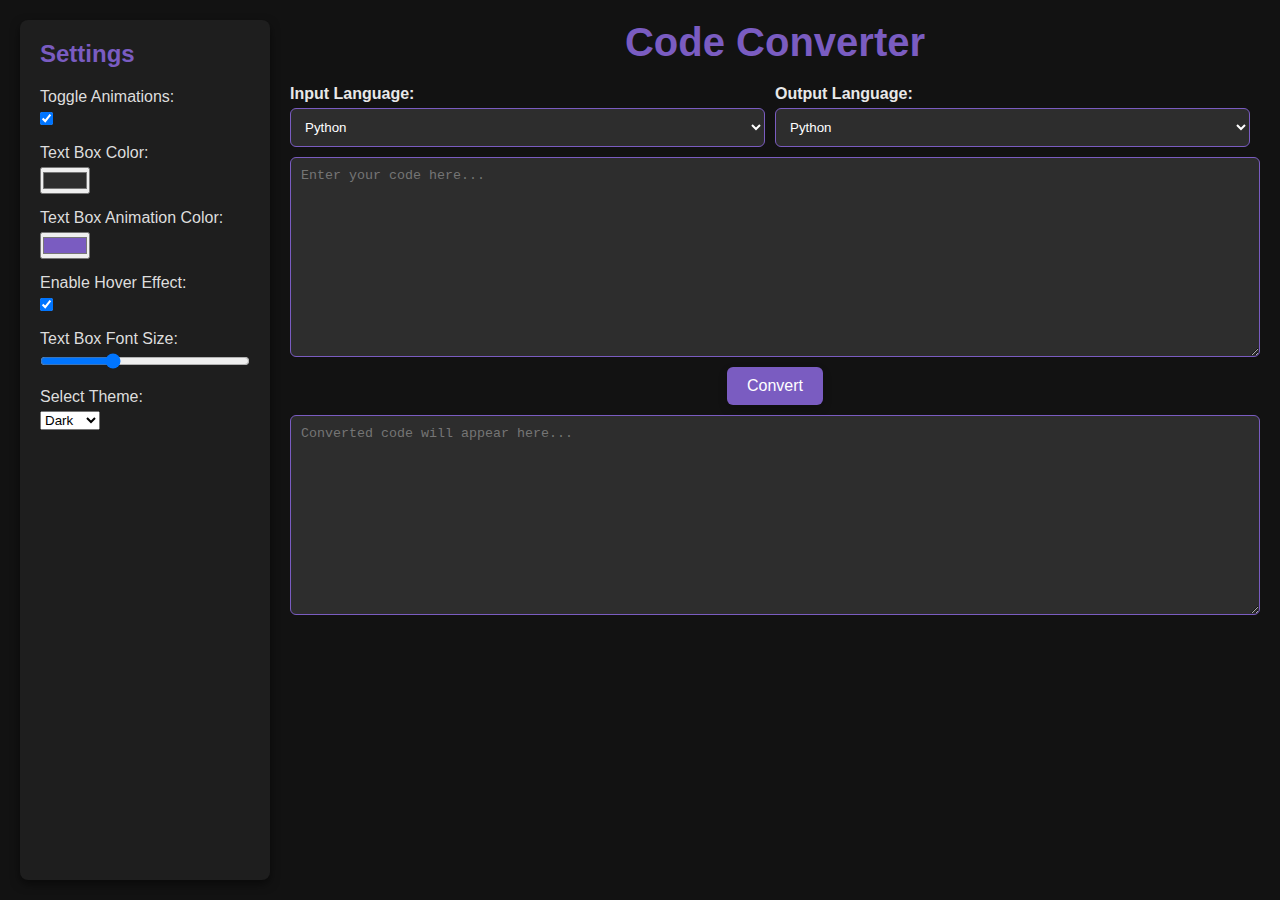
==== index.html @ 6a39e154 "Update index.html" ====
<!DOCTYPE html>
<html lang="en">
<head>
    <meta charset="UTF-8">
    <meta name="viewport" content="width=device-width, initial-scale=1.0">
    <title>Advanced Code Converter</title>
    <link rel="stylesheet" href="styles.css">
</head>
<body>
    <div class="container">
        <div class="settings-panel">
            <h2>Settings</h2>
            <div class="setting-option">
                <label for="animationToggle">Toggle Animations:</label>
                <input type="checkbox" id="animationToggle" checked>
            </div>
            <div class="setting-option">
                <label for="textboxColor">Text Box Color:</label>
                <input type="color" id="textboxColor" value="#2d2d2d">
            </div>
            <div class="setting-option">
                <label for="textboxBorderColor">Text Box Animation Color:</label>
                <input type="color" id="textboxBorderColor" value="#7a5cc1">
            </div>
            <div class="setting-option">
                <label for="textboxHoverEffect">Enable Hover Effect:</label>
                <input type="checkbox" id="textboxHoverEffect" checked>
            </div>
            <div class="setting-option">
                <label for="fontSize">Text Box Font Size:</label>
                <input type="range" id="fontSize" min="12" max="24" value="16">
            </div>
            <div class="setting-option">
                <label for="themeSelect">Select Theme:</label>
                <select id="themeSelect">
                    <option value="dark">Dark</option>
                    <option value="light">Light</option>
                    <option value="blue">Blue</option>
                    <option value="green">Green</option>
                </select>
            </div>
        </div>
        
        <div class="main-content">
            <h1>Code Converter</h1>
            <div class="converter">
                <div class="language-selection">
                    <div class="input-group">
                        <label for="inputLang" class="label">Input Language:</label>
                        <select id="inputLang" class="language-select">
                            <option value="python">Python</option>
                            <option value="javascript">JavaScript</option>
                            <option value="html">HTML</option>
                            <option value="lua">Lua</option>
                            <option value="java">Java</option>
                            <option value="csharp">C#</option>
                            <option value="ruby">Ruby</option>
                            <option value="go">Go</option>
                            <option value="swift">Swift</option>
                            <option value="binary">Binary</option>
                        </select>
                    </div>
                    <div class="input-group">
                        <label for="outputLang" class="label">Output Language:</label>
                        <select id="outputLang" class="language-select">
                            <option value="python">Python</option>
                            <option value="javascript">JavaScript</option>
                            <option value="html">HTML</option>
                            <option value="lua">Lua</option>
                            <option value="java">Java</option>
                            <option value="csharp">C#</option>
                            <option value="ruby">Ruby</option>
                            <option value="go">Go</option>
                            <option value="swift">Swift</option>
                            <option value="binary">Binary</option>
                        </select>
                    </div>
                </div>
                <textarea id="inputCode" placeholder="Enter your code here..." class="code-input"></textarea>
                <div class="convert-section">
                    <button id="convertBtn" class="convert-button">Convert</button>
                </div>
                <textarea id="outputCode" placeholder="Converted code will appear here..." class="code-output" readonly></textarea>
            </div>
        </div>
        <div id="loading" class="loading hidden">Converting...</div>
    </div>

    <script src="script.js"></script>
</body>
</html>
---- styles.css ----
* {
    box-sizing: border-box;
    margin: 0;
    padding: 0;
}

body {
    font-family: 'Arial', sans-serif;
    background-color: #121212;
    color: #fff;
    display: flex;
    height: 100vh;
    overflow: hidden;
}

.container {
    display: flex;
    flex-grow: 1;
    padding: 20px;
}

.settings-panel {
    width: 250px;
    background-color: #1e1e1e;
    padding: 20px;
    border-radius: 8px;
    box-shadow: 0 4px 10px rgba(0, 0, 0, 0.5);
}

.settings-panel h2 {
    color: #7a5cc1;
    margin-bottom: 20px;
}

.setting-option {
    margin-bottom: 15px;
}

.setting-option label {
    display: block;
    margin-bottom: 5px;
    color: #ddd;
}

#fontSize {
    width: 100%;
}

.main-content {
    flex-grow: 1;
    margin-left: 20px;
}

h1 {
    text-align: center;
    margin-bottom: 20px;
    color: #7a5cc1;
    font-size: 2.5em;
}

.converter {
    display: flex;
    flex-direction: column;
    position: relative;
}

.language-selection {
    display: flex;
    justify-content: space-between;
    margin-bottom: 10px;
}

.input-group {
    flex: 1;
    margin-right: 10px;
}

.label {
    display: block;
    margin-bottom: 5px;
    font-weight: bold;
    color: #e8e8e8;
}

.language-select {
    width: 100%;
    padding: 10px;
    border: 1px solid #7a5cc1;
    border-radius: 6px;
    background-color: #2d2d2d;
    color: #fff;
    transition: border-color 0.3s, background-color 0.3s;
}

.language-select:focus {
    border-color: #9a7de0;
    outline: none;
}

.code-input,
.code-output {
    width: 100%;
    height: 200px;
    padding: 10px;
    border: 1px solid #7a5cc1;
    border-radius: 6px;
    margin-bottom: 10px;
    font-family: 'Courier New', monospace;
    background-color: #2d2d2d;
    color: #fff;
    transition: border-color 0.3s, background-color 0.3s;
}

.code-input:hover,
.code-output:hover {
    border-color: #9a7de0;
    outline: none;
    box-shadow: 0 0 10px #7a5cc1;
}

.convert-section {
    display: flex;
    justify-content: center;
    margin-bottom: 10px;
    animation: slideIn 0.5s ease-in;
}

.convert-button {
    padding: 10px 20px;
    border: none;
    border-radius: 6px;
    background-color: #7a5cc1;
    color: white;
    font-size: 16px;
    cursor: pointer;
    transition: background-color 0.3s, transform 0.2s, box-shadow 0.2s;
    box-shadow: 0 4px 10px rgba(0, 0, 0, 0.2);
}

.convert-button:hover {
    background-color: #6a4db1;
    transform: translateY(-2px);
}

.loading {
    text-align: center;
    font-size: 18px;
    margin-top: 20px;
}

.hidden {
    display: none;
}

@keyframes slideIn {
    from {
        transform: translateY(-20px);
        opacity: 0;
    }
    to {
        transform: translateY(0);
        opacity: 1;
    }
}

@keyframes pulse {
    0% {
        box-shadow: 0 0 10px #7a5cc1;
    }
    50% {
        box-shadow: 0 0 20px #9a7de0;
    }
    100% {
        box-shadow: 0 0 10px #7a5cc1;
    }
}
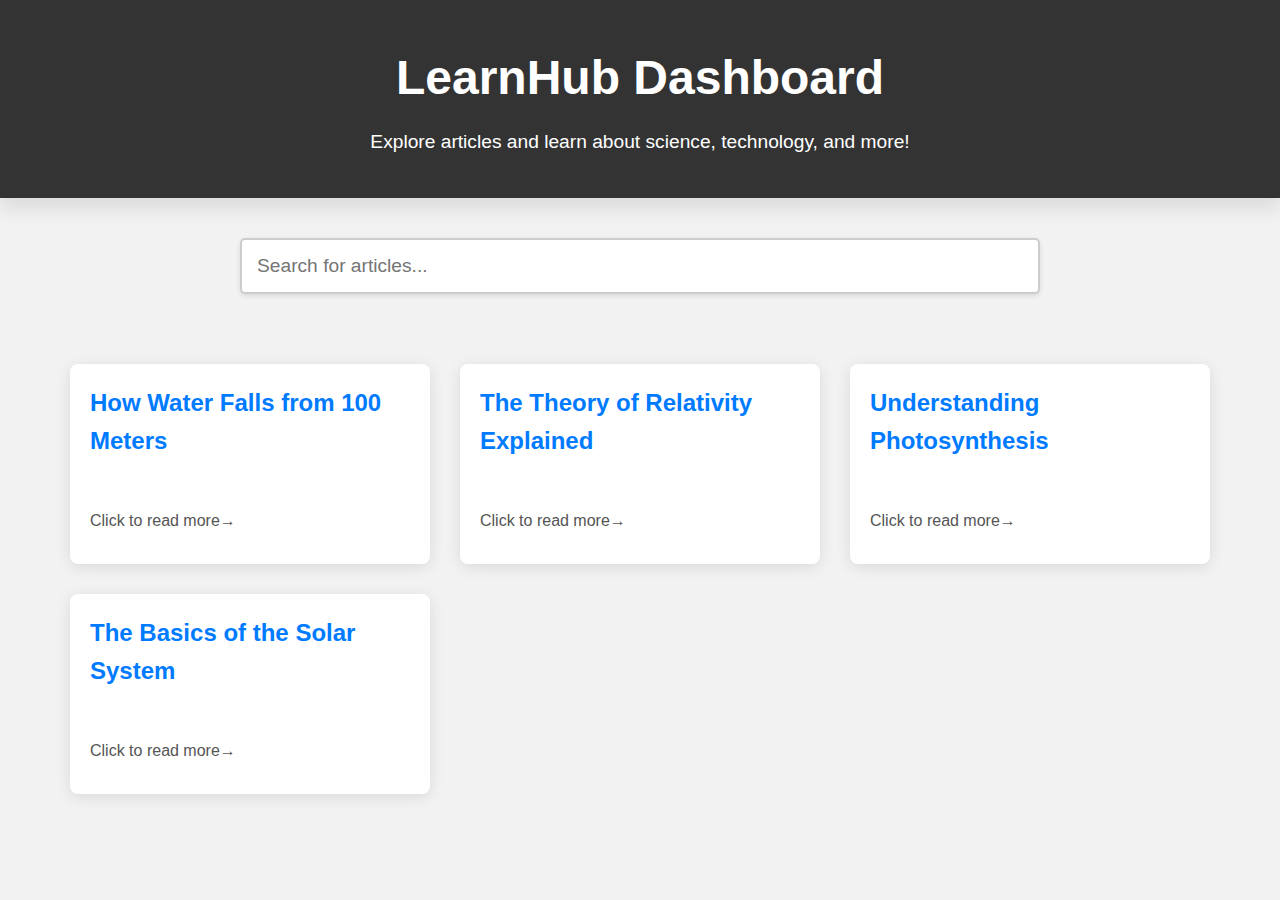
==== commit 5cc7927f: "Update index.html" ====
--- a/index.html
+++ b/index.html
@@ -3,89 +3,235 @@
 <head>
     <meta charset="UTF-8">
     <meta name="viewport" content="width=device-width, initial-scale=1.0">
-    <title>Advanced Code Converter</title>
-    <link rel="stylesheet" href="styles.css">
+    <title>LearnHub | Science & Education Dashboard</title>
+    <style>
+        /* General Reset */
+        * {
+            margin: 0;
+            padding: 0;
+            box-sizing: border-box;
+        }
+
+        body {
+            font-family: 'Arial', sans-serif;
+            background-color: #f2f2f2;
+            color: #333;
+            line-height: 1.6;
+            transition: all 0.3s ease;
+            margin: 0;
+            padding: 0;
+        }
+
+        /* Header */
+        header {
+            background-color: #333;
+            color: white;
+            padding: 40px 20px;
+            text-align: center;
+            box-shadow: 0 10px 20px rgba(0, 0, 0, 0.1);
+            position: sticky;
+            top: 0;
+            z-index: 1000;
+        }
+
+        header h1 {
+            font-size: 3rem;
+        }
+
+        header p {
+            font-size: 1.2rem;
+            margin-top: 10px;
+        }
+
+        /* Search Section */
+        .search-section {
+            margin: 20px;
+            text-align: center;
+            max-width: 1200px;
+            margin: 40px auto;
+        }
+
+        #searchInput {
+            padding: 15px;
+            font-size: 1.2rem;
+            width: 80%;
+            max-width: 800px;
+            border: 2px solid #ccc;
+            border-radius: 5px;
+            outline: none;
+            box-shadow: 0 2px 5px rgba(0, 0, 0, 0.1);
+            transition: border-color 0.3s ease;
+        }
+
+        #searchInput:focus {
+            border-color: #007BFF;
+        }
+
+        /* Article List */
+        .article-list {
+            display: grid;
+            grid-template-columns: repeat(auto-fill, minmax(320px, 1fr));
+            gap: 30px;
+            padding: 30px;
+            max-width: 1200px;
+            margin: 0 auto;
+        }
+
+        .article-item {
+            background-color: #fff;
+            padding: 20px;
+            border-radius: 8px;
+            box-shadow: 0 3px 15px rgba(0, 0, 0, 0.1);
+            cursor: pointer;
+            transition: transform 0.3s ease, box-shadow 0.3s ease;
+            height: 200px;
+            display: flex;
+            flex-direction: column;
+            justify-content: space-between;
+        }
+
+        .article-item:hover {
+            transform: translateY(-5px);
+            box-shadow: 0 5px 20px rgba(0, 0, 0, 0.2);
+        }
+
+        .article-item h3 {
+            color: #007BFF;
+            font-size: 1.5rem;
+            margin-bottom: 10px;
+            flex-grow: 1;
+        }
+
+        .article-item p {
+            color: #555;
+            font-size: 1rem;
+            margin-bottom: 10px;
+        }
+
+        .article-item p:after {
+            content: "→";
+            font-weight: bold;
+        }
+
+        /* Article View */
+        .article-view {
+            display: none;
+            padding: 30px;
+            max-width: 1200px;
+            margin: 40px auto;
+            background-color: #fff;
+            border-radius: 8px;
+            box-shadow: 0 3px 10px rgba(0, 0, 0, 0.1);
+        }
+
+        #articleTitle {
+            font-size: 3rem;
+            color: #007BFF;
+            margin-bottom: 20px;
+        }
+
+        #articleContent {
+            font-size: 1.1rem;
+            color: #555;
+            line-height: 1.7;
+            margin-bottom: 30px;
+            white-space: pre-wrap; /* Ensure text formatting is preserved */
+        }
+
+        button {
+            padding: 10px 20px;
+            background-color: #007BFF;
+            color: white;
+            border: none;
+            cursor: pointer;
+            border-radius: 5px;
+            font-size: 1rem;
+            transition: background-color 0.3s ease;
+        }
+
+        button:hover {
+            background-color: #0056b3;
+        }
+
+        /* Footer Removed */
+    </style>
 </head>
 <body>
-    <div class="container">
-        <div class="settings-panel">
-            <h2>Settings</h2>
-            <div class="setting-option">
-                <label for="animationToggle">Toggle Animations:</label>
-                <input type="checkbox" id="animationToggle" checked>
-            </div>
-            <div class="setting-option">
-                <label for="textboxColor">Text Box Color:</label>
-                <input type="color" id="textboxColor" value="#2d2d2d">
-            </div>
-            <div class="setting-option">
-                <label for="textboxBorderColor">Text Box Animation Color:</label>
-                <input type="color" id="textboxBorderColor" value="#7a5cc1">
-            </div>
-            <div class="setting-option">
-                <label for="textboxHoverEffect">Enable Hover Effect:</label>
-                <input type="checkbox" id="textboxHoverEffect" checked>
-            </div>
-            <div class="setting-option">
-                <label for="fontSize">Text Box Font Size:</label>
-                <input type="range" id="fontSize" min="12" max="24" value="16">
-            </div>
-            <div class="setting-option">
-                <label for="themeSelect">Select Theme:</label>
-                <select id="themeSelect">
-                    <option value="dark">Dark</option>
-                    <option value="light">Light</option>
-                    <option value="blue">Blue</option>
-                    <option value="green">Green</option>
-                </select>
-            </div>
-        </div>
-        
-        <div class="main-content">
-            <h1>Code Converter</h1>
-            <div class="converter">
-                <div class="language-selection">
-                    <div class="input-group">
-                        <label for="inputLang" class="label">Input Language:</label>
-                        <select id="inputLang" class="language-select">
-                            <option value="python">Python</option>
-                            <option value="javascript">JavaScript</option>
-                            <option value="html">HTML</option>
-                            <option value="lua">Lua</option>
-                            <option value="java">Java</option>
-                            <option value="csharp">C#</option>
-                            <option value="ruby">Ruby</option>
-                            <option value="go">Go</option>
-                            <option value="swift">Swift</option>
-                            <option value="binary">Binary</option>
-                        </select>
-                    </div>
-                    <div class="input-group">
-                        <label for="outputLang" class="label">Output Language:</label>
-                        <select id="outputLang" class="language-select">
-                            <option value="python">Python</option>
-                            <option value="javascript">JavaScript</option>
-                            <option value="html">HTML</option>
-                            <option value="lua">Lua</option>
-                            <option value="java">Java</option>
-                            <option value="csharp">C#</option>
-                            <option value="ruby">Ruby</option>
-                            <option value="go">Go</option>
-                            <option value="swift">Swift</option>
-                            <option value="binary">Binary</option>
-                        </select>
-                    </div>
-                </div>
-                <textarea id="inputCode" placeholder="Enter your code here..." class="code-input"></textarea>
-                <div class="convert-section">
-                    <button id="convertBtn" class="convert-button">Convert</button>
-                </div>
-                <textarea id="outputCode" placeholder="Converted code will appear here..." class="code-output" readonly></textarea>
-            </div>
-        </div>
-        <div id="loading" class="loading hidden">Converting...</div>
-    </div>
-
-    <script src="script.js"></script>
+
+    <header>
+        <h1>LearnHub Dashboard</h1>
+        <p>Explore articles and learn about science, technology, and more!</p>
+    </header>
+
+    <main>
+        <section class="search-section">
+            <input type="text" id="searchInput" placeholder="Search for articles..." onkeyup="searchArticles()">
+        </section>
+
+        <section class="article-list" id="articleList">
+            <!-- Articles will appear here -->
+        </section>
+
+        <section class="article-view" id="articleView">
+            <h2 id="articleTitle"></h2>
+            <p id="articleContent"></p>
+            <button onclick="goBack()">Go Back to Dashboard</button>
+        </section>
+    </main>
+
+    <script>
+        // Sample Data: 150 Articles (example entries)
+        const articles = [
+            {title: "How Water Falls from 100 Meters", content: "Water falls with a certain speed due to gravity. When falling from a height of 100 meters, the speed increases until it hits the ground. This is influenced by air resistance. The formula for calculating the speed of a falling object is: speed = sqrt(2 * g * h), where 'g' is the acceleration due to gravity and 'h' is the height from which it falls.", tags: ['physics', 'gravity', 'science']},
+            {title: "The Theory of Relativity Explained", content: "Albert Einstein's theory of relativity is a fundamental theory in physics. It describes the relationship between space and time, and how gravity affects them. The theory introduced the concept that time and space are not separate entities but instead are intertwined in what is known as spacetime.", tags: ['physics', 'theory', 'relativity']},
+            {title: "Understanding Photosynthesis", content: "Photosynthesis is the process by which plants convert light energy into chemical energy. This is crucial for the survival of life on Earth. Plants absorb sunlight through chlorophyll, which they use to convert carbon dioxide and water into glucose and oxygen.", tags: ['biology', 'plants', 'energy']},
+            {title: "The Basics of the Solar System", content: "Our solar system consists of the Sun and eight planets, along with moons and other celestial bodies. Learn about the size and characteristics of each planet. The largest planet, Jupiter, has a mass 318 times that of Earth, while the smallest, Mercury, is only slightly larger than the Moon.", tags: ['astronomy', 'solar system', 'planets']},
+            // More articles go here...
+        ];
+
+        // Function to display articles
+        function displayArticles(filteredArticles) {
+            const articleList = document.getElementById('articleList');
+            articleList.innerHTML = '';  // Clear existing articles
+
+            filteredArticles.forEach(article => {
+                const articleElement = document.createElement('div');
+                articleElement.classList.add('article-item');
+                articleElement.innerHTML = `<h3>${article.title}</h3><p>Click to read more</p>`;
+                articleElement.onclick = () => viewArticle(article);
+                articleList.appendChild(articleElement);
+            });
+        }
+
+        // Function to search articles
+        function searchArticles() {
+            const searchQuery = document.getElementById('searchInput').value.toLowerCase();
+            const filteredArticles = articles.filter(article => 
+                article.title.toLowerCase().includes(searchQuery) || 
+                article.content.toLowerCase().includes(searchQuery) || 
+                article.tags.some(tag => tag.toLowerCase().includes(searchQuery))
+            );
+            displayArticles(filteredArticles);
+        }
+
+        // Function to view an article
+        function viewArticle(article) {
+            const articleView = document.getElementById('articleView');
+            document.getElementById('articleTitle').innerText = article.title;
+            document.getElementById('articleContent').innerText = article.content;
+            articleView.style.display = 'block';
+            document.getElementById('articleList').style.display = 'none';
+        }
+
+        // Function to go back to the dashboard
+        function goBack() {
+            document.getElementById('articleView').style.display = 'none';
+            document.getElementById('articleList').style.display = 'grid';
+        }
+
+        // Initial Display of All Articles
+        displayArticles(articles);
+    </script>
+
 </body>
 </html>
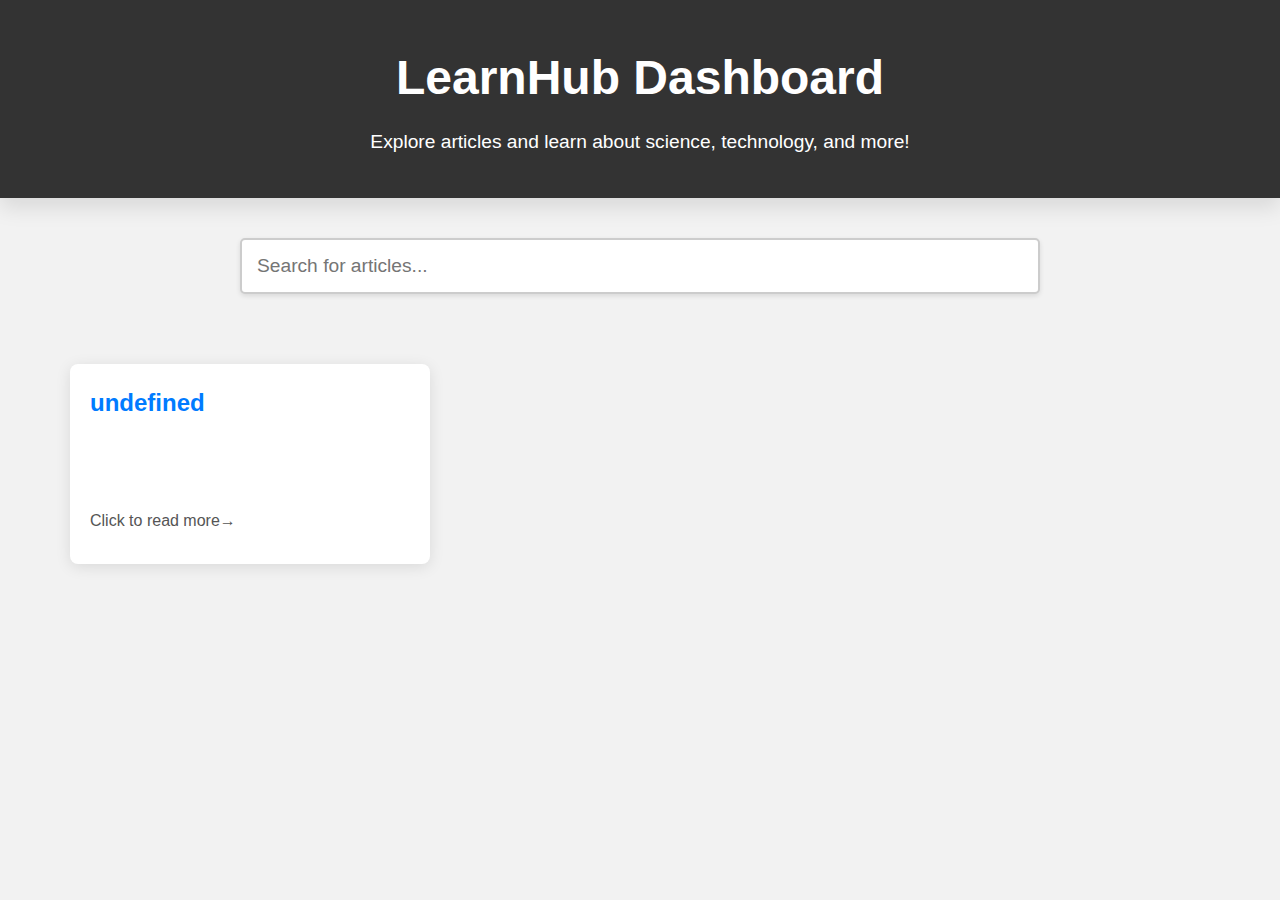
==== commit b08fe7ff: "Update index.html" ====
--- a/index.html
+++ b/index.html
@@ -182,11 +182,59 @@
     <script>
         // Sample Data: 150 Articles (example entries)
         const articles = [
-            {title: "How Water Falls from 100 Meters", content: "Water falls with a certain speed due to gravity. When falling from a height of 100 meters, the speed increases until it hits the ground. This is influenced by air resistance. The formula for calculating the speed of a falling object is: speed = sqrt(2 * g * h), where 'g' is the acceleration due to gravity and 'h' is the height from which it falls.", tags: ['physics', 'gravity', 'science']},
-            {title: "The Theory of Relativity Explained", content: "Albert Einstein's theory of relativity is a fundamental theory in physics. It describes the relationship between space and time, and how gravity affects them. The theory introduced the concept that time and space are not separate entities but instead are intertwined in what is known as spacetime.", tags: ['physics', 'theory', 'relativity']},
-            {title: "Understanding Photosynthesis", content: "Photosynthesis is the process by which plants convert light energy into chemical energy. This is crucial for the survival of life on Earth. Plants absorb sunlight through chlorophyll, which they use to convert carbon dioxide and water into glucose and oxygen.", tags: ['biology', 'plants', 'energy']},
-            {title: "The Basics of the Solar System", content: "Our solar system consists of the Sun and eight planets, along with moons and other celestial bodies. Learn about the size and characteristics of each planet. The largest planet, Jupiter, has a mass 318 times that of Earth, while the smallest, Mercury, is only slightly larger than the Moon.", tags: ['astronomy', 'solar system', 'planets']},
-            // More articles go here...
+           [
+    {
+        "title": "How Water Falls from 100 Meters",
+        "content": "Water falls with a certain speed due to gravity. When falling from a height of 100 meters, the speed increases until it hits the ground. This is influenced by air resistance. The formula for calculating the speed of a falling object is: speed = sqrt(2 * g * h), where 'g' is the acceleration due to gravity and 'h' is the height from which it falls.",
+        "tags": ["physics", "gravity", "science"]
+    },
+    {
+        "title": "The Theory of Relativity Explained",
+        "content": "Albert Einstein's theory of relativity is a fundamental theory in physics. It describes the relationship between space and time, and how gravity affects them. The theory introduced the concept that time and space are not separate entities but instead are intertwined in what is known as spacetime.",
+        "tags": ["physics", "theory", "relativity"]
+    },
+    {
+        "title": "Understanding Photosynthesis",
+        "content": "Photosynthesis is the process by which plants convert light energy into chemical energy. This is crucial for the survival of life on Earth. Plants absorb sunlight through chlorophyll, which they use to convert carbon dioxide and water into glucose and oxygen.",
+        "tags": ["biology", "plants", "energy"]
+    },
+    {
+        "title": "The Basics of the Solar System",
+        "content": "Our solar system consists of the Sun and eight planets, along with moons and other celestial bodies. Learn about the size and characteristics of each planet. The largest planet, Jupiter, has a mass 318 times that of Earth, while the smallest, Mercury, is only slightly larger than the Moon.",
+        "tags": ["astronomy", "solar system", "planets"]
+    },
+    {
+        "title": "How Do Black Holes Form?",
+        "content": "Black holes form when a massive star collapses under its own gravity. This creates a region in space with an extremely strong gravitational pull that even light cannot escape. The point of no return around a black hole is called the event horizon.",
+        "tags": ["astronomy", "black holes", "space"]
+    },
+    {
+        "title": "What Causes Earthquakes?",
+        "content": "Earthquakes occur when tectonic plates shift and release energy. The location where an earthquake starts underground is called the focus, while the point directly above it on the surface is the epicenter. Seismic waves travel outward from the focus, causing the ground to shake.",
+        "tags": ["geology", "earthquakes", "natural disasters"]
+    },
+    {
+        "title": "How Do Computers Process Information?",
+        "content": "Computers use binary code, consisting of 1s and 0s, to process information. The central processing unit (CPU) acts as the brain of the computer, executing instructions. Data is stored in memory and retrieved when needed for calculations and operations.",
+        "tags": ["technology", "computers", "binary"]
+    },
+    {
+        "title": "The Science Behind Electricity",
+        "content": "Electricity is the movement of electrons through a conductor. It is generated using various methods, including burning fossil fuels, hydroelectric dams, and nuclear power. The flow of electricity is measured in amperes, while voltage represents the electric potential.",
+        "tags": ["physics", "electricity", "energy"]
+    },
+    {
+        "title": "How Do Vaccines Work?",
+        "content": "Vaccines help the immune system recognize and fight diseases by introducing a weakened or inactive form of a virus. This stimulates the production of antibodies, which provide immunity against future infections.",
+        "tags": ["medicine", "vaccines", "health"]
+    },
+    {
+        "title": "Exploring the Deep Ocean",
+        "content": "The deep ocean is one of the least explored regions on Earth. It is home to unique creatures adapted to high pressure and darkness. Submersibles and remotely operated vehicles (ROVs) allow scientists to study this mysterious environment.",
+        "tags": ["oceanography", "deep sea", "marine life"]
+    }
+]
+
         ];
 
         // Function to display articles
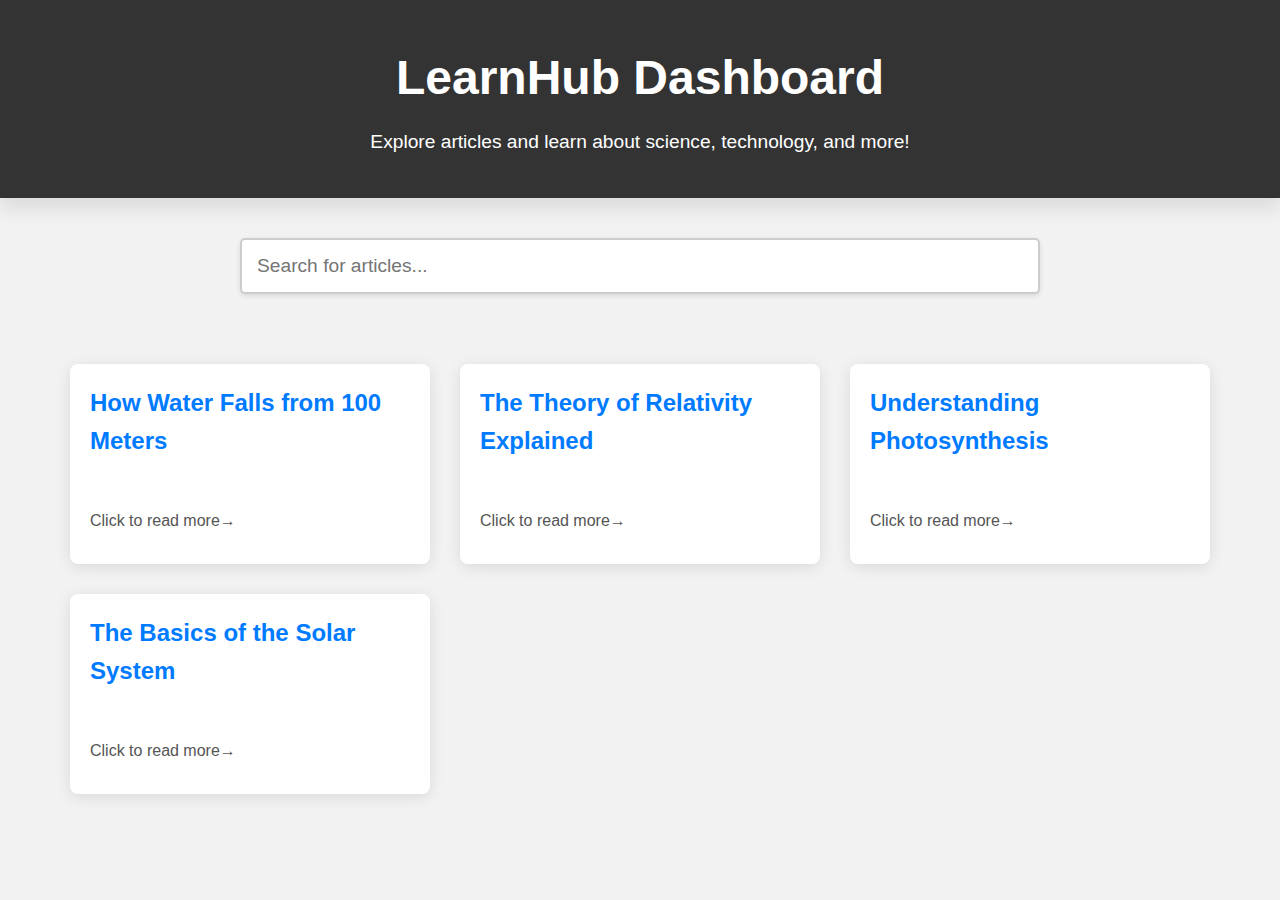
==== commit 1d7ddd46: "Update index.html" ====
--- a/index.html
+++ b/index.html
@@ -182,60 +182,13 @@
     <script>
         // Sample Data: 150 Articles (example entries)
         const articles = [
-           [
-    {
-        "title": "How Water Falls from 100 Meters",
-        "content": "Water falls with a certain speed due to gravity. When falling from a height of 100 meters, the speed increases until it hits the ground. This is influenced by air resistance. The formula for calculating the speed of a falling object is: speed = sqrt(2 * g * h), where 'g' is the acceleration due to gravity and 'h' is the height from which it falls.",
-        "tags": ["physics", "gravity", "science"]
-    },
-    {
-        "title": "The Theory of Relativity Explained",
-        "content": "Albert Einstein's theory of relativity is a fundamental theory in physics. It describes the relationship between space and time, and how gravity affects them. The theory introduced the concept that time and space are not separate entities but instead are intertwined in what is known as spacetime.",
-        "tags": ["physics", "theory", "relativity"]
-    },
-    {
-        "title": "Understanding Photosynthesis",
-        "content": "Photosynthesis is the process by which plants convert light energy into chemical energy. This is crucial for the survival of life on Earth. Plants absorb sunlight through chlorophyll, which they use to convert carbon dioxide and water into glucose and oxygen.",
-        "tags": ["biology", "plants", "energy"]
-    },
-    {
-        "title": "The Basics of the Solar System",
-        "content": "Our solar system consists of the Sun and eight planets, along with moons and other celestial bodies. Learn about the size and characteristics of each planet. The largest planet, Jupiter, has a mass 318 times that of Earth, while the smallest, Mercury, is only slightly larger than the Moon.",
-        "tags": ["astronomy", "solar system", "planets"]
-    },
-    {
-        "title": "How Do Black Holes Form?",
-        "content": "Black holes form when a massive star collapses under its own gravity. This creates a region in space with an extremely strong gravitational pull that even light cannot escape. The point of no return around a black hole is called the event horizon.",
-        "tags": ["astronomy", "black holes", "space"]
-    },
-    {
-        "title": "What Causes Earthquakes?",
-        "content": "Earthquakes occur when tectonic plates shift and release energy. The location where an earthquake starts underground is called the focus, while the point directly above it on the surface is the epicenter. Seismic waves travel outward from the focus, causing the ground to shake.",
-        "tags": ["geology", "earthquakes", "natural disasters"]
-    },
-    {
-        "title": "How Do Computers Process Information?",
-        "content": "Computers use binary code, consisting of 1s and 0s, to process information. The central processing unit (CPU) acts as the brain of the computer, executing instructions. Data is stored in memory and retrieved when needed for calculations and operations.",
-        "tags": ["technology", "computers", "binary"]
-    },
-    {
-        "title": "The Science Behind Electricity",
-        "content": "Electricity is the movement of electrons through a conductor. It is generated using various methods, including burning fossil fuels, hydroelectric dams, and nuclear power. The flow of electricity is measured in amperes, while voltage represents the electric potential.",
-        "tags": ["physics", "electricity", "energy"]
-    },
-    {
-        "title": "How Do Vaccines Work?",
-        "content": "Vaccines help the immune system recognize and fight diseases by introducing a weakened or inactive form of a virus. This stimulates the production of antibodies, which provide immunity against future infections.",
-        "tags": ["medicine", "vaccines", "health"]
-    },
-    {
-        "title": "Exploring the Deep Ocean",
-        "content": "The deep ocean is one of the least explored regions on Earth. It is home to unique creatures adapted to high pressure and darkness. Submersibles and remotely operated vehicles (ROVs) allow scientists to study this mysterious environment.",
-        "tags": ["oceanography", "deep sea", "marine life"]
-    }
-]
-
+            {title: "How Water Falls from 100 Meters", content: "Water falls with a certain speed due to gravity. When falling from a height of 100 meters, the speed increases until it hits the ground. This is influenced by air resistance. The formula for calculating the speed of a falling object is: speed = sqrt(2 * g * h), where 'g' is the acceleration due to gravity and 'h' is the height from which it falls.", tags: ['physics', 'gravity', 'science']},
+            {title: "The Theory of Relativity Explained", content: "Albert Einstein's theory of relativity is a fundamental theory in physics. It describes the relationship between space and time, and how gravity affects them. The theory introduced the concept that time and space are not separate entities but instead are intertwined in what is known as spacetime.", tags: ['physics', 'theory', 'relativity']},
+            {title: "Understanding Photosynthesis", content: "Photosynthesis is the process by which plants convert light energy into chemical energy. This is crucial for the survival of life on Earth. Plants absorb sunlight through chlorophyll, which they use to convert carbon dioxide and water into glucose and oxygen.", tags: ['biology', 'plants', 'energy']},
+            {title: "The Basics of the Solar System", content: "Our solar system consists of the Sun and eight planets, along with moons and other celestial bodies. Learn about the size and characteristics of each planet. The largest planet, Jupiter, has a mass 318 times that of Earth, while the smallest, Mercury, is only slightly larger than the Moon.", tags: ['astronomy', 'solar system', 'planets']},
+            // More articles go here...
         ];
+
 
         // Function to display articles
         function displayArticles(filteredArticles) {
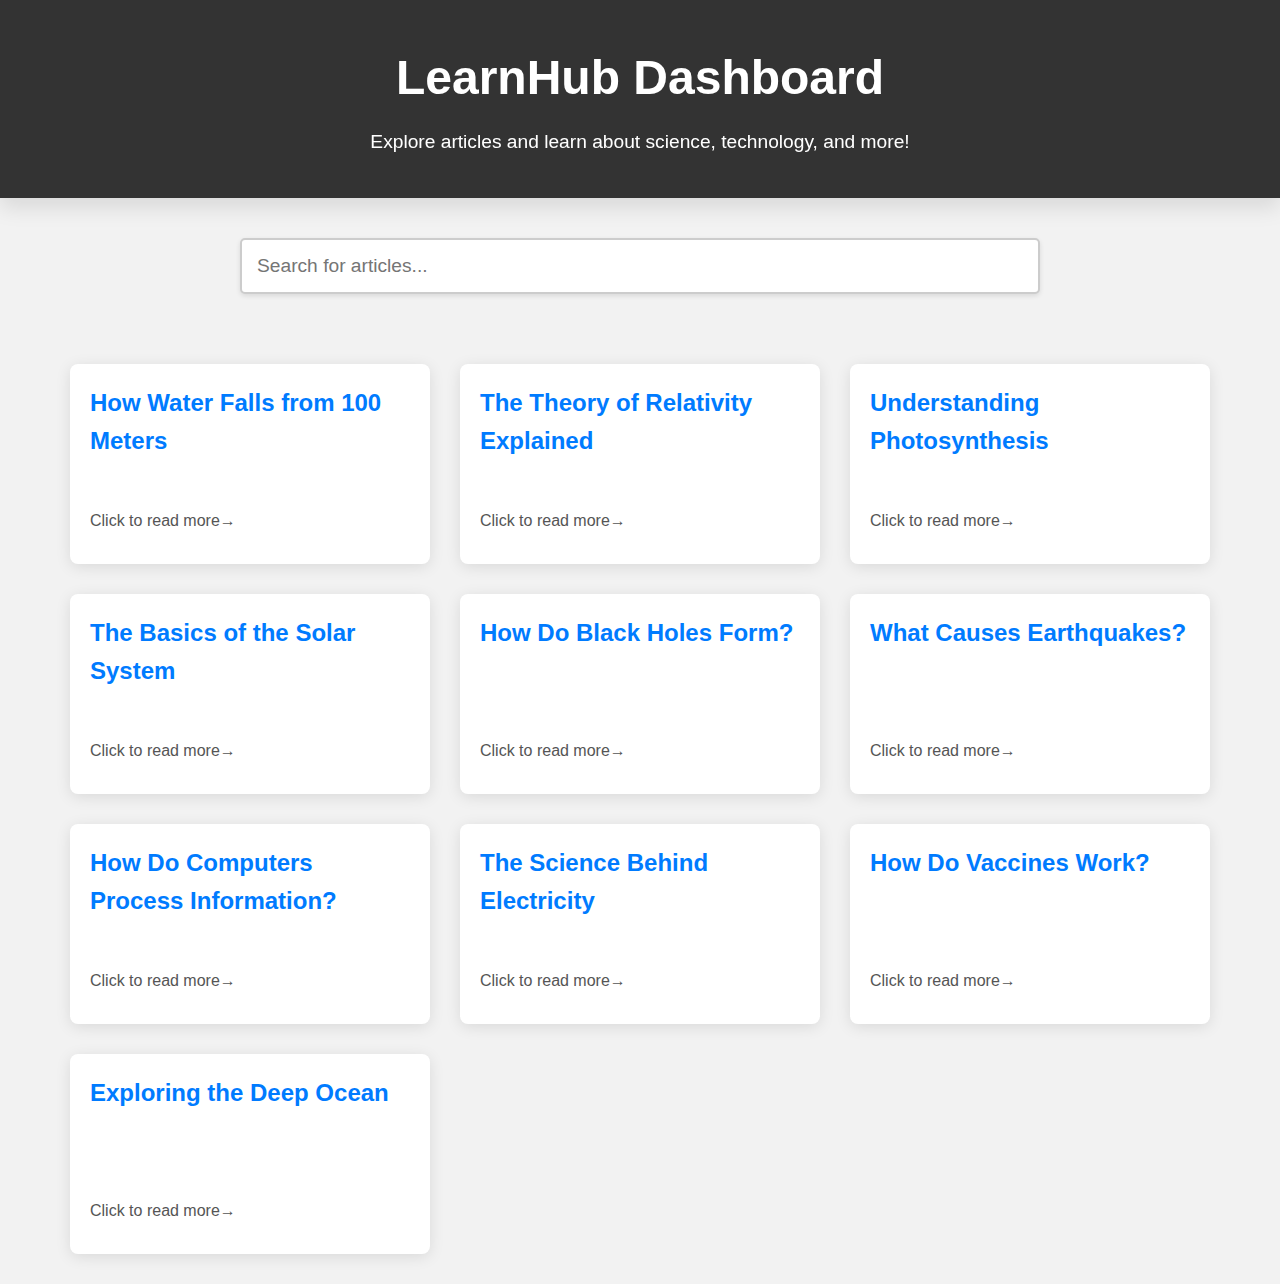
==== commit 6ebafb89: "Update index.html" ====
--- a/index.html
+++ b/index.html
@@ -182,11 +182,56 @@
     <script>
         // Sample Data: 150 Articles (example entries)
         const articles = [
-            {title: "How Water Falls from 100 Meters", content: "Water falls with a certain speed due to gravity. When falling from a height of 100 meters, the speed increases until it hits the ground. This is influenced by air resistance. The formula for calculating the speed of a falling object is: speed = sqrt(2 * g * h), where 'g' is the acceleration due to gravity and 'h' is the height from which it falls.", tags: ['physics', 'gravity', 'science']},
-            {title: "The Theory of Relativity Explained", content: "Albert Einstein's theory of relativity is a fundamental theory in physics. It describes the relationship between space and time, and how gravity affects them. The theory introduced the concept that time and space are not separate entities but instead are intertwined in what is known as spacetime.", tags: ['physics', 'theory', 'relativity']},
-            {title: "Understanding Photosynthesis", content: "Photosynthesis is the process by which plants convert light energy into chemical energy. This is crucial for the survival of life on Earth. Plants absorb sunlight through chlorophyll, which they use to convert carbon dioxide and water into glucose and oxygen.", tags: ['biology', 'plants', 'energy']},
-            {title: "The Basics of the Solar System", content: "Our solar system consists of the Sun and eight planets, along with moons and other celestial bodies. Learn about the size and characteristics of each planet. The largest planet, Jupiter, has a mass 318 times that of Earth, while the smallest, Mercury, is only slightly larger than the Moon.", tags: ['astronomy', 'solar system', 'planets']},
-            // More articles go here...
+    {
+        "title": "How Water Falls from 100 Meters",
+        "content": "Water falls with a certain speed due to gravity. When falling from a height of 100 meters, the speed increases until it hits the ground. This is influenced by air resistance. The formula for calculating the speed of a falling object is: speed = sqrt(2 * g * h), where 'g' is the acceleration due to gravity and 'h' is the height from which it falls.",
+        "tags": ["physics", "gravity", "science"]
+    },
+    {
+        "title": "The Theory of Relativity Explained",
+        "content": "Albert Einstein's theory of relativity is a fundamental theory in physics. It describes the relationship between space and time, and how gravity affects them. The theory introduced the concept that time and space are not separate entities but instead are intertwined in what is known as spacetime.",
+        "tags": ["physics", "theory", "relativity"]
+    },
+    {
+        "title": "Understanding Photosynthesis",
+        "content": "Photosynthesis is the process by which plants convert light energy into chemical energy. This is crucial for the survival of life on Earth. Plants absorb sunlight through chlorophyll, which they use to convert carbon dioxide and water into glucose and oxygen.",
+        "tags": ["biology", "plants", "energy"]
+    },
+    {
+        "title": "The Basics of the Solar System",
+        "content": "Our solar system consists of the Sun and eight planets, along with moons and other celestial bodies. Learn about the size and characteristics of each planet. The largest planet, Jupiter, has a mass 318 times that of Earth, while the smallest, Mercury, is only slightly larger than the Moon.",
+        "tags": ["astronomy", "solar system", "planets"]
+    },
+    {
+        "title": "How Do Black Holes Form?",
+        "content": "Black holes form when a massive star collapses under its own gravity. This creates a region in space with an extremely strong gravitational pull that even light cannot escape. The point of no return around a black hole is called the event horizon.",
+        "tags": ["astronomy", "black holes", "space"]
+    },
+    {
+        "title": "What Causes Earthquakes?",
+        "content": "Earthquakes occur when tectonic plates shift and release energy. The location where an earthquake starts underground is called the focus, while the point directly above it on the surface is the epicenter. Seismic waves travel outward from the focus, causing the ground to shake.",
+        "tags": ["geology", "earthquakes", "natural disasters"]
+    },
+    {
+        "title": "How Do Computers Process Information?",
+        "content": "Computers use binary code, consisting of 1s and 0s, to process information. The central processing unit (CPU) acts as the brain of the computer, executing instructions. Data is stored in memory and retrieved when needed for calculations and operations.",
+        "tags": ["technology", "computers", "binary"]
+    },
+    {
+        "title": "The Science Behind Electricity",
+        "content": "Electricity is the movement of electrons through a conductor. It is generated using various methods, including burning fossil fuels, hydroelectric dams, and nuclear power. The flow of electricity is measured in amperes, while voltage represents the electric potential.",
+        "tags": ["physics", "electricity", "energy"]
+    },
+    {
+        "title": "How Do Vaccines Work?",
+        "content": "Vaccines help the immune system recognize and fight diseases by introducing a weakened or inactive form of a virus. This stimulates the production of antibodies, which provide immunity against future infections.",
+        "tags": ["medicine", "vaccines", "health"]
+    },
+    {
+        "title": "Exploring the Deep Ocean",
+        "content": "The deep ocean is one of the least explored regions on Earth. It is home to unique creatures adapted to high pressure and darkness. Submersibles and remotely operated vehicles (ROVs) allow scientists to study this mysterious environment.",
+        "tags": ["oceanography", "deep sea", "marine life"]
+    }
         ];
 
 
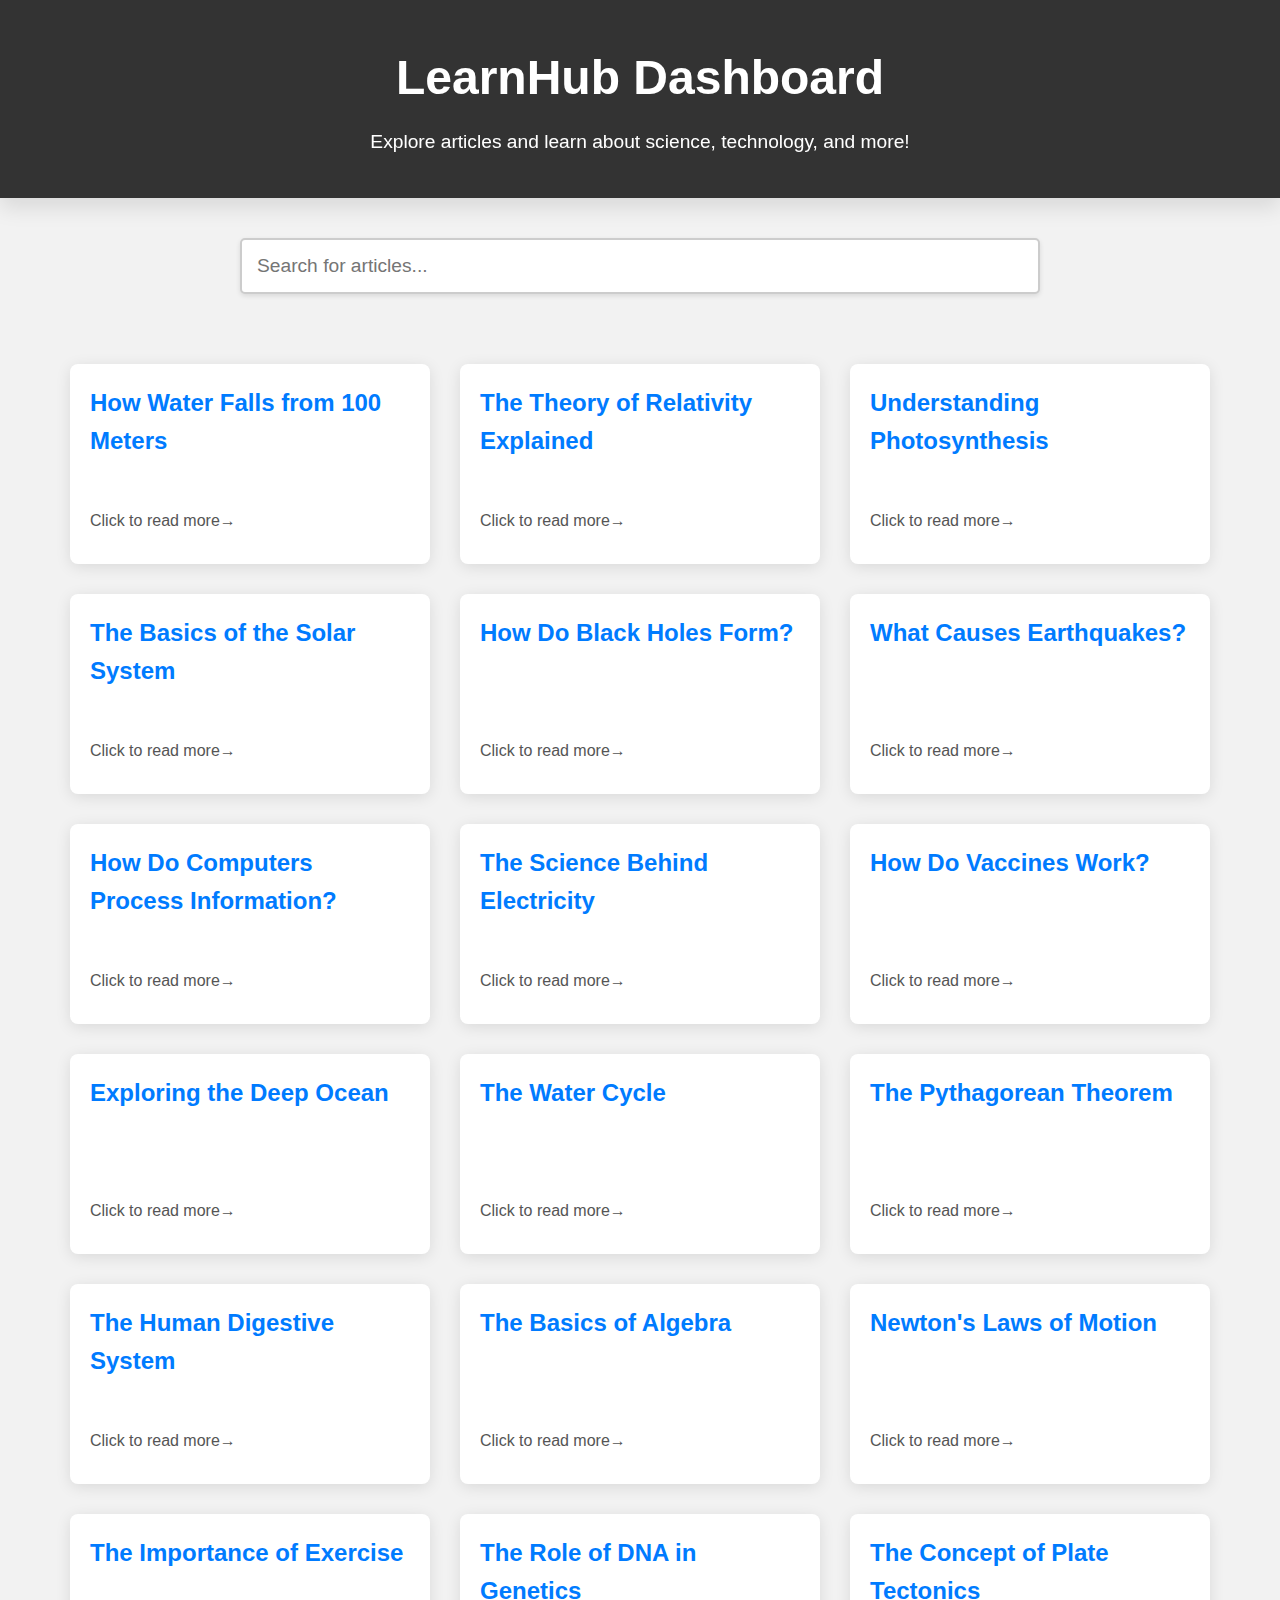
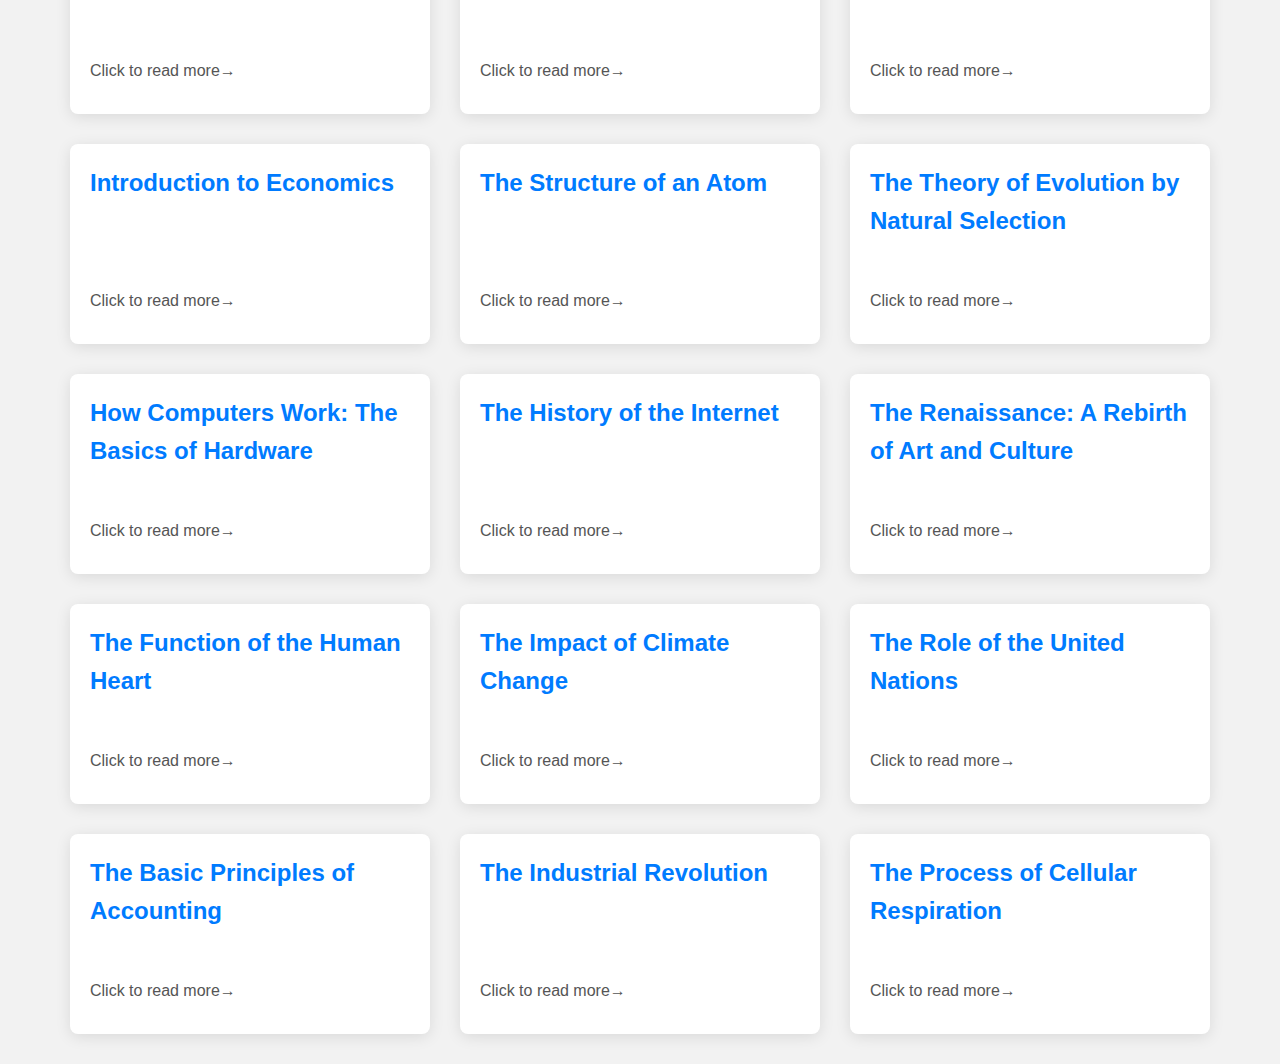
==== commit 0576669d: "Update index.html" ====
--- a/index.html
+++ b/index.html
@@ -231,6 +231,106 @@
         "title": "Exploring the Deep Ocean",
         "content": "The deep ocean is one of the least explored regions on Earth. It is home to unique creatures adapted to high pressure and darkness. Submersibles and remotely operated vehicles (ROVs) allow scientists to study this mysterious environment.",
         "tags": ["oceanography", "deep sea", "marine life"]
+    },
+    {
+        "title": "The Water Cycle",
+        "content": "The water cycle is the continuous movement of water within the Earth system. Water evaporates from the surface, condenses to form clouds, and falls back to Earth as precipitation. This process is crucial for maintaining the balance of freshwater resources.",
+        "tags": ["environment", "water cycle", "science"]
+    },
+    {
+        "title": "The Pythagorean Theorem",
+        "content": "The Pythagorean theorem states that in a right-angled triangle, the square of the hypotenuse is equal to the sum of the squares of the other two sides. This is expressed as: a² + b² = c².",
+        "tags": ["math", "geometry", "theorem"]
+    },
+    {
+        "title": "The Human Digestive System",
+        "content": "The digestive system breaks down food into nutrients, which are absorbed into the bloodstream. Key components include the mouth, esophagus, stomach, and intestines, where enzymes and acids aid in breaking down food.",
+        "tags": ["biology", "digestive system", "health"]
+    },
+    {
+        "title": "The Basics of Algebra",
+        "content": "Algebra involves working with variables and equations. Basic algebra includes solving for an unknown variable, simplifying expressions, and understanding functions. It's a foundational concept in mathematics.",
+        "tags": ["math", "algebra", "education"]
+    },
+    {
+        "title": "Newton's Laws of Motion",
+        "content": "Sir Isaac Newton's three laws of motion describe how objects move in response to forces. The laws are: 1) An object at rest will stay at rest unless acted upon, 2) Force equals mass times acceleration (F=ma), and 3) For every action, there is an equal and opposite reaction.",
+        "tags": ["physics", "motion", "newton"]
+    },
+    {
+        "title": "The Importance of Exercise",
+        "content": "Exercise is essential for maintaining physical and mental health. It strengthens the heart, improves flexibility, and boosts mood by releasing endorphins. Regular exercise can prevent chronic diseases like diabetes and heart disease.",
+        "tags": ["health", "exercise", "well-being"]
+    },
+    {
+        "title": "The Role of DNA in Genetics",
+        "content": "DNA carries the genetic instructions for the development, functioning, and reproduction of all living organisms. It is made up of nucleotides and forms a double helix structure. Genes are specific sequences of DNA that code for proteins.",
+        "tags": ["biology", "genetics", "DNA"]
+    },
+    {
+        "title": "The Concept of Plate Tectonics",
+        "content": "Plate tectonics explains the movement of Earth's lithosphere on the more fluid asthenosphere beneath it. The interactions of tectonic plates cause earthquakes, volcanoes, and the formation of mountain ranges.",
+        "tags": ["geology", "tectonics", "earth science"]
+    },
+    {
+        "title": "Introduction to Economics",
+        "content": "Economics is the study of how people use resources to satisfy their needs and wants. It examines how goods and services are produced, distributed, and consumed. Microeconomics focuses on individual markets, while macroeconomics looks at the economy as a whole.",
+        "tags": ["economics", "business", "finance"]
+    },
+    {
+        "title": "The Structure of an Atom",
+        "content": "An atom is made up of protons, neutrons, and electrons. The protons and neutrons form the nucleus, while electrons orbit the nucleus in energy levels. The number of protons determines the element.",
+        "tags": ["chemistry", "atom", "science"]
+    },
+    {
+        "title": "The Theory of Evolution by Natural Selection",
+        "content": "Charles Darwin's theory of evolution by natural selection states that organisms evolve over time through the differential survival and reproduction of organisms with advantageous traits. This leads to the gradual change of species.",
+        "tags": ["biology", "evolution", "Darwin"]
+    },
+    {
+        "title": "How Computers Work: The Basics of Hardware",
+        "content": "The hardware of a computer includes the physical components like the motherboard, CPU, RAM, and hard drive. The CPU processes data, while the RAM temporarily stores data. Input and output devices allow the user to interact with the computer.",
+        "tags": ["technology", "computers", "hardware"]
+    },
+    {
+        "title": "The History of the Internet",
+        "content": "The internet started as a project called ARPANET in the late 1960s. Over time, it evolved into the global network we know today, connecting billions of devices worldwide. The internet has revolutionized communication, business, and access to information.",
+        "tags": ["technology", "internet", "history"]
+    },
+    {
+        "title": "The Renaissance: A Rebirth of Art and Culture",
+        "content": "The Renaissance, which began in Italy in the 14th century, was a period of great cultural, artistic, and intellectual growth. It saw the rise of artists like Leonardo da Vinci and Michelangelo and the revival of classical Greek and Roman knowledge.",
+        "tags": ["history", "renaissance", "art"]
+    },
+    {
+        "title": "The Function of the Human Heart",
+        "content": "The human heart is a muscular organ responsible for pumping blood throughout the body. It consists of four chambers: two atria and two ventricles. The heart circulates oxygenated blood to the body and deoxygenated blood to the lungs.",
+        "tags": ["biology", "heart", "anatomy"]
+    },
+    {
+        "title": "The Impact of Climate Change",
+        "content": "Climate change refers to long-term changes in temperature, precipitation, and other atmospheric conditions. Human activities, such as burning fossil fuels, have led to the increase of greenhouse gases, contributing to global warming and severe weather patterns.",
+        "tags": ["environment", "climate change", "science"]
+    },
+    {
+        "title": "The Role of the United Nations",
+        "content": "The United Nations (UN) is an international organization founded in 1945 to promote peace, security, and cooperation among countries. It addresses global challenges such as poverty, human rights, and conflict resolution.",
+        "tags": ["politics", "UN", "international relations"]
+    },
+    {
+        "title": "The Basic Principles of Accounting",
+        "content": "Accounting involves recording, classifying, and summarizing financial transactions to provide information for decision-making. Key principles include consistency, prudence, and transparency, ensuring the financial health of businesses.",
+        "tags": ["business", "finance", "accounting"]
+    },
+    {
+        "title": "The Industrial Revolution",
+        "content": "The Industrial Revolution, which began in the late 18th century, marked a shift from agrarian economies to industrialized societies. This era saw advancements in machinery, transportation, and manufacturing, transforming economies and societies worldwide.",
+        "tags": ["history", "industrial revolution", "society"]
+    },
+    {
+        "title": "The Process of Cellular Respiration",
+        "content": "Cellular respiration is the process by which cells convert glucose and oxygen into energy (ATP), carbon dioxide, and water. This process occurs in the mitochondria of eukaryotic cells and is essential for producing energy for cellular activities.",
+        "tags": ["biology", "cellular respiration", "energy"]
     }
         ];
 
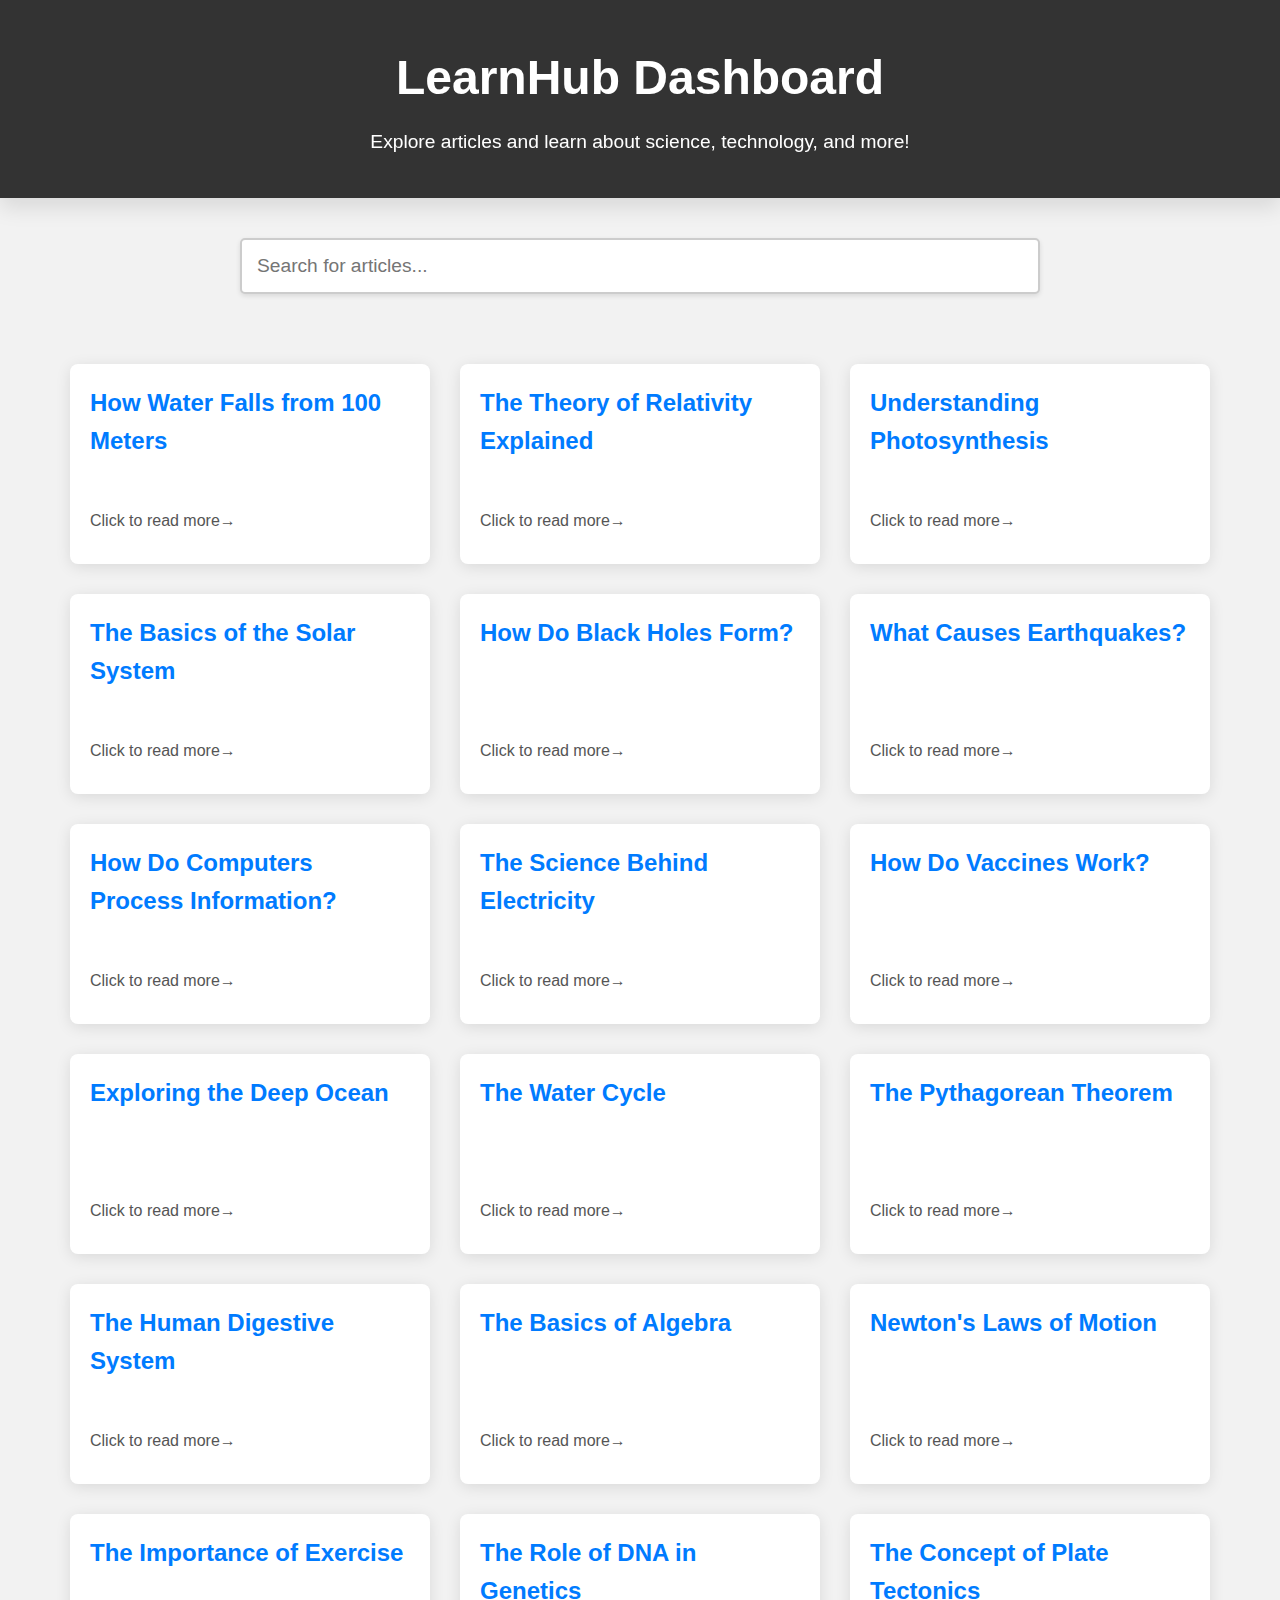
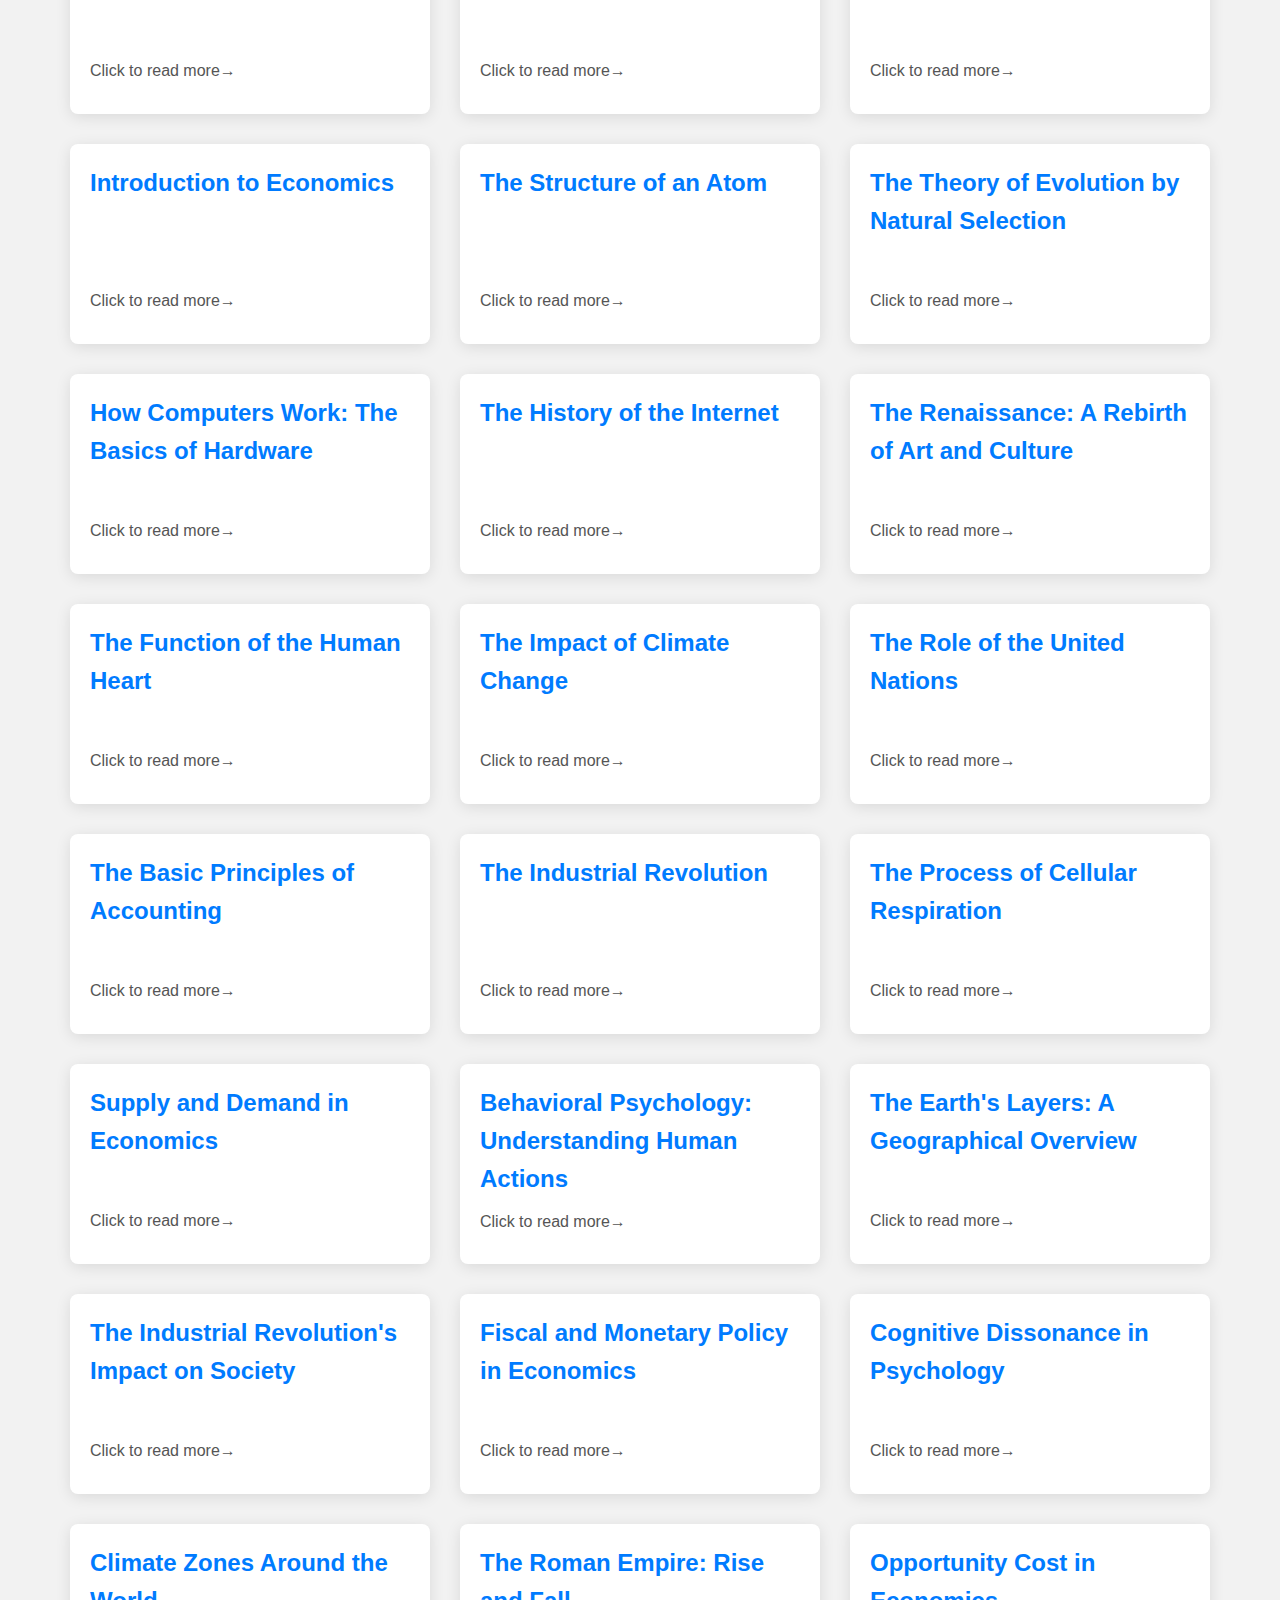
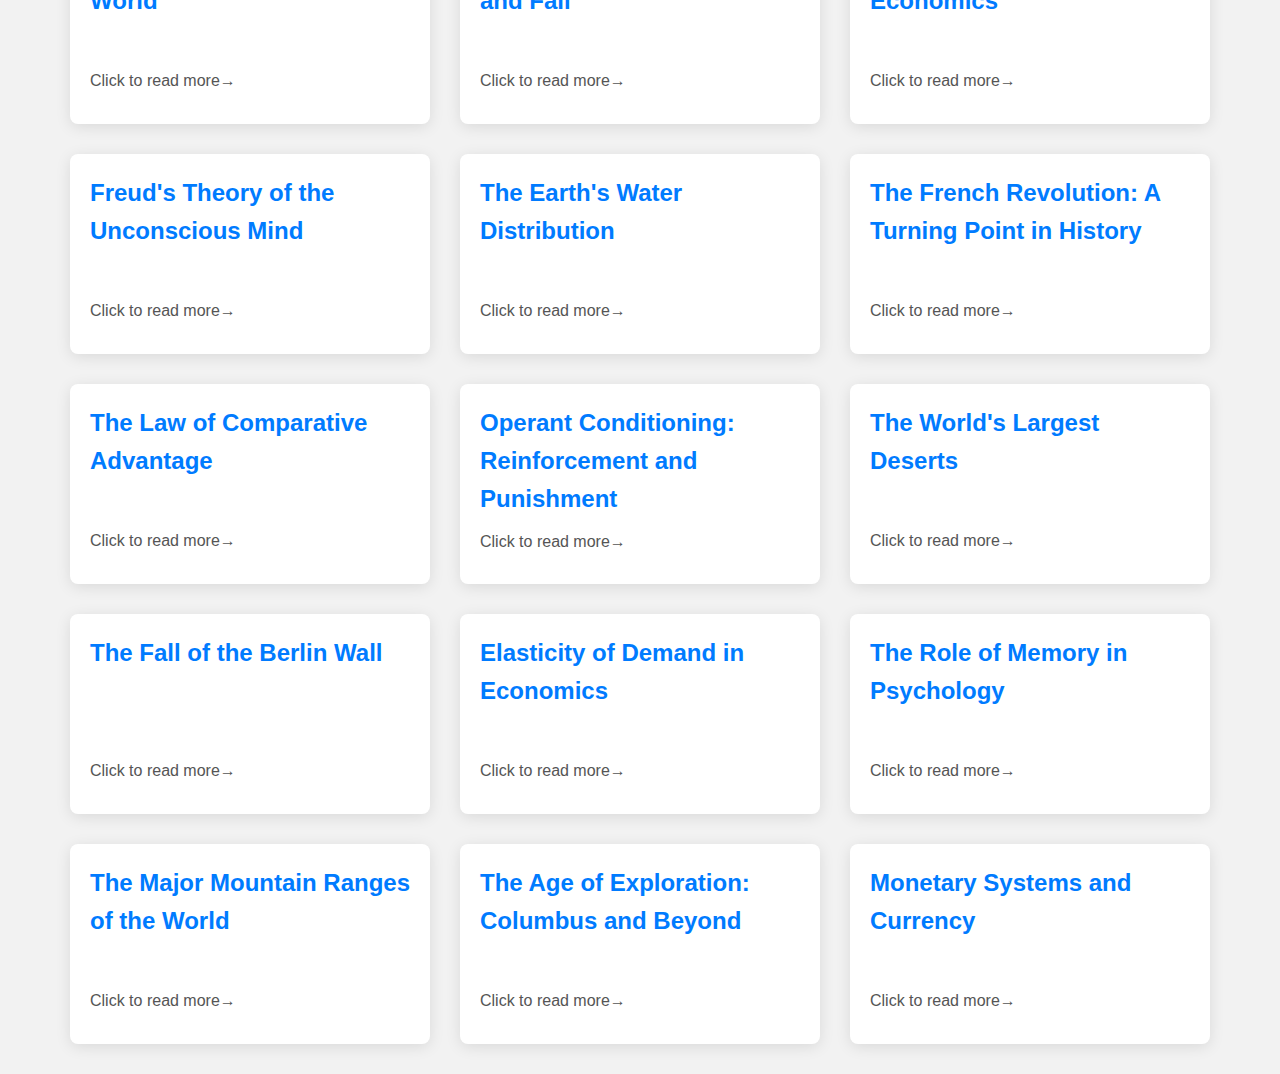
==== commit 9ec80fa6: "Update index.html" ====
--- a/index.html
+++ b/index.html
@@ -331,6 +331,111 @@
         "title": "The Process of Cellular Respiration",
         "content": "Cellular respiration is the process by which cells convert glucose and oxygen into energy (ATP), carbon dioxide, and water. This process occurs in the mitochondria of eukaryotic cells and is essential for producing energy for cellular activities.",
         "tags": ["biology", "cellular respiration", "energy"]
+    },
+    {
+        "title": "Supply and Demand in Economics",
+        "content": "The law of supply and demand is a fundamental economic concept that describes the relationship between the availability of a good or service (supply) and the desire for it (demand). Prices tend to rise when demand exceeds supply, and fall when supply exceeds demand.",
+        "tags": ["economics", "supply and demand", "market forces"]
+    },
+    {
+        "title": "Behavioral Psychology: Understanding Human Actions",
+        "content": "Behavioral psychology studies how external stimuli influence human behavior. It focuses on observable behaviors rather than internal thoughts. This field explores learning through reinforcement, punishment, and conditioning.",
+        "tags": ["psychology", "behaviorism", "learning"]
+    },
+    {
+        "title": "The Earth's Layers: A Geographical Overview",
+        "content": "The Earth is composed of four main layers: the crust, mantle, outer core, and inner core. These layers vary in composition and temperature. The crust is where we live, while the mantle is composed of semi-solid rock that moves due to convection currents.",
+        "tags": ["geography", "earth science", "layers"]
+    },
+    {
+        "title": "The Industrial Revolution's Impact on Society",
+        "content": "The Industrial Revolution brought about significant changes in manufacturing, technology, and society. It led to urbanization, the rise of factories, and increased productivity, but also introduced social issues like poor working conditions and child labor.",
+        "tags": ["history", "industrial revolution", "society"]
+    },
+    {
+        "title": "Fiscal and Monetary Policy in Economics",
+        "content": "Fiscal policy refers to government spending and taxation, while monetary policy involves the control of the money supply and interest rates. Both are tools used by governments to influence the economy's growth, inflation, and employment.",
+        "tags": ["economics", "fiscal policy", "monetary policy"]
+    },
+    {
+        "title": "Cognitive Dissonance in Psychology",
+        "content": "Cognitive dissonance is a psychological theory developed by Leon Festinger, explaining the discomfort felt when holding two conflicting beliefs or when behavior contradicts beliefs. This motivates individuals to resolve the inconsistency by changing their attitudes or behaviors.",
+        "tags": ["psychology", "cognitive dissonance", "behavioral change"]
+    },
+    {
+        "title": "Climate Zones Around the World",
+        "content": "The Earth is divided into different climate zones based on latitude, altitude, and geographical factors. These zones include tropical, temperate, and polar climates. Each zone has its own distinct weather patterns and ecosystems.",
+        "tags": ["geography", "climate", "weather"]
+    },
+    {
+        "title": "The Roman Empire: Rise and Fall",
+        "content": "The Roman Empire was one of the most powerful civilizations in history, dominating the Mediterranean and much of Europe for over 500 years. Its decline was due to internal strife, economic troubles, and invasions by barbarian tribes.",
+        "tags": ["history", "roman empire", "ancient civilizations"]
+    },
+    {
+        "title": "Opportunity Cost in Economics",
+        "content": "Opportunity cost is the value of the next best alternative foregone when making a decision. It's a key concept in economics, as it emphasizes that every choice has trade-offs and helps individuals and businesses make more informed decisions.",
+        "tags": ["economics", "opportunity cost", "decision-making"]
+    },
+    {
+        "title": "Freud's Theory of the Unconscious Mind",
+        "content": "Sigmund Freud proposed that the unconscious mind holds desires, memories, and experiences that influence behavior. His theory also introduced the concept of defense mechanisms, which help people cope with internal conflict and anxiety.",
+        "tags": ["psychology", "Freud", "unconscious mind"]
+    },
+    {
+        "title": "The Earth's Water Distribution",
+        "content": "The Earth's water is distributed in oceans, rivers, lakes, glaciers, and underground reservoirs. Oceans hold about 97% of Earth's water, while only about 3% is freshwater, most of which is locked in ice caps and glaciers.",
+        "tags": ["geography", "water distribution", "earth"]
+    },
+    {
+        "title": "The French Revolution: A Turning Point in History",
+        "content": "The French Revolution (1789-1799) was a pivotal event in world history, marked by the overthrow of the French monarchy and the rise of radical political change. It brought about the end of feudalism and led to the establishment of the French Republic.",
+        "tags": ["history", "french revolution", "revolution"]
+    },
+    {
+        "title": "The Law of Comparative Advantage",
+        "content": "The law of comparative advantage states that countries or individuals should specialize in producing goods where they have a lower opportunity cost than others. This promotes trade and leads to more efficient global resource use.",
+        "tags": ["economics", "comparative advantage", "trade"]
+    },
+    {
+        "title": "Operant Conditioning: Reinforcement and Punishment",
+        "content": "Operant conditioning, developed by B.F. Skinner, focuses on how behavior can be shaped by consequences. Positive reinforcement encourages behavior, while punishment discourages it. This theory is widely used in education and behavior modification.",
+        "tags": ["psychology", "operant conditioning", "reinforcement"]
+    },
+    {
+        "title": "The World's Largest Deserts",
+        "content": "Deserts are arid regions with very little precipitation. The largest deserts in the world include the Sahara in Africa, the Arabian Desert in the Middle East, and Antarctica, which is technically the largest desert due to its low precipitation levels.",
+        "tags": ["geography", "deserts", "climate"]
+    },
+    {
+        "title": "The Fall of the Berlin Wall",
+        "content": "The Berlin Wall, which divided East and West Germany during the Cold War, fell on November 9, 1989. This event symbolized the end of Communist rule in Eastern Europe and paved the way for the reunification of Germany.",
+        "tags": ["history", "Berlin Wall", "cold war"]
+    },
+    {
+        "title": "Elasticity of Demand in Economics",
+        "content": "Elasticity of demand measures how the quantity demanded of a good responds to changes in price. If demand changes significantly with price, it is considered elastic. If demand remains relatively stable despite price changes, it is inelastic.",
+        "tags": ["economics", "elasticity", "demand"]
+    },
+    {
+        "title": "The Role of Memory in Psychology",
+        "content": "Memory is the process by which we encode, store, and retrieve information. It is essential for learning and adapting. There are different types of memory, including sensory, short-term, and long-term memory, each with its own function.",
+        "tags": ["psychology", "memory", "cognition"]
+    },
+    {
+        "title": "The Major Mountain Ranges of the World",
+        "content": "The Earth features several major mountain ranges, including the Himalayas, Andes, and Rockies. These mountains were formed by tectonic plate movements and play a significant role in climate, ecosystems, and human settlement patterns.",
+        "tags": ["geography", "mountains", "earth science"]
+    },
+    {
+        "title": "The Age of Exploration: Columbus and Beyond",
+        "content": "The Age of Exploration was a period during the 15th and 16th centuries when European explorers set out to discover new lands. Christopher Columbus's voyages to the Americas marked the beginning of European expansion and the Columbian Exchange.",
+        "tags": ["history", "exploration", "Columbus"]
+    },
+    {
+        "title": "Monetary Systems and Currency",
+        "content": "A monetary system is the set of institutions, rules, and mechanisms used to create, distribute, and regulate currency. Modern monetary systems rely on central banks to manage money supply and interest rates, while currencies are used as a medium of exchange.",
+        "tags": ["economics", "currency", "monetary system"]
     }
         ];
 
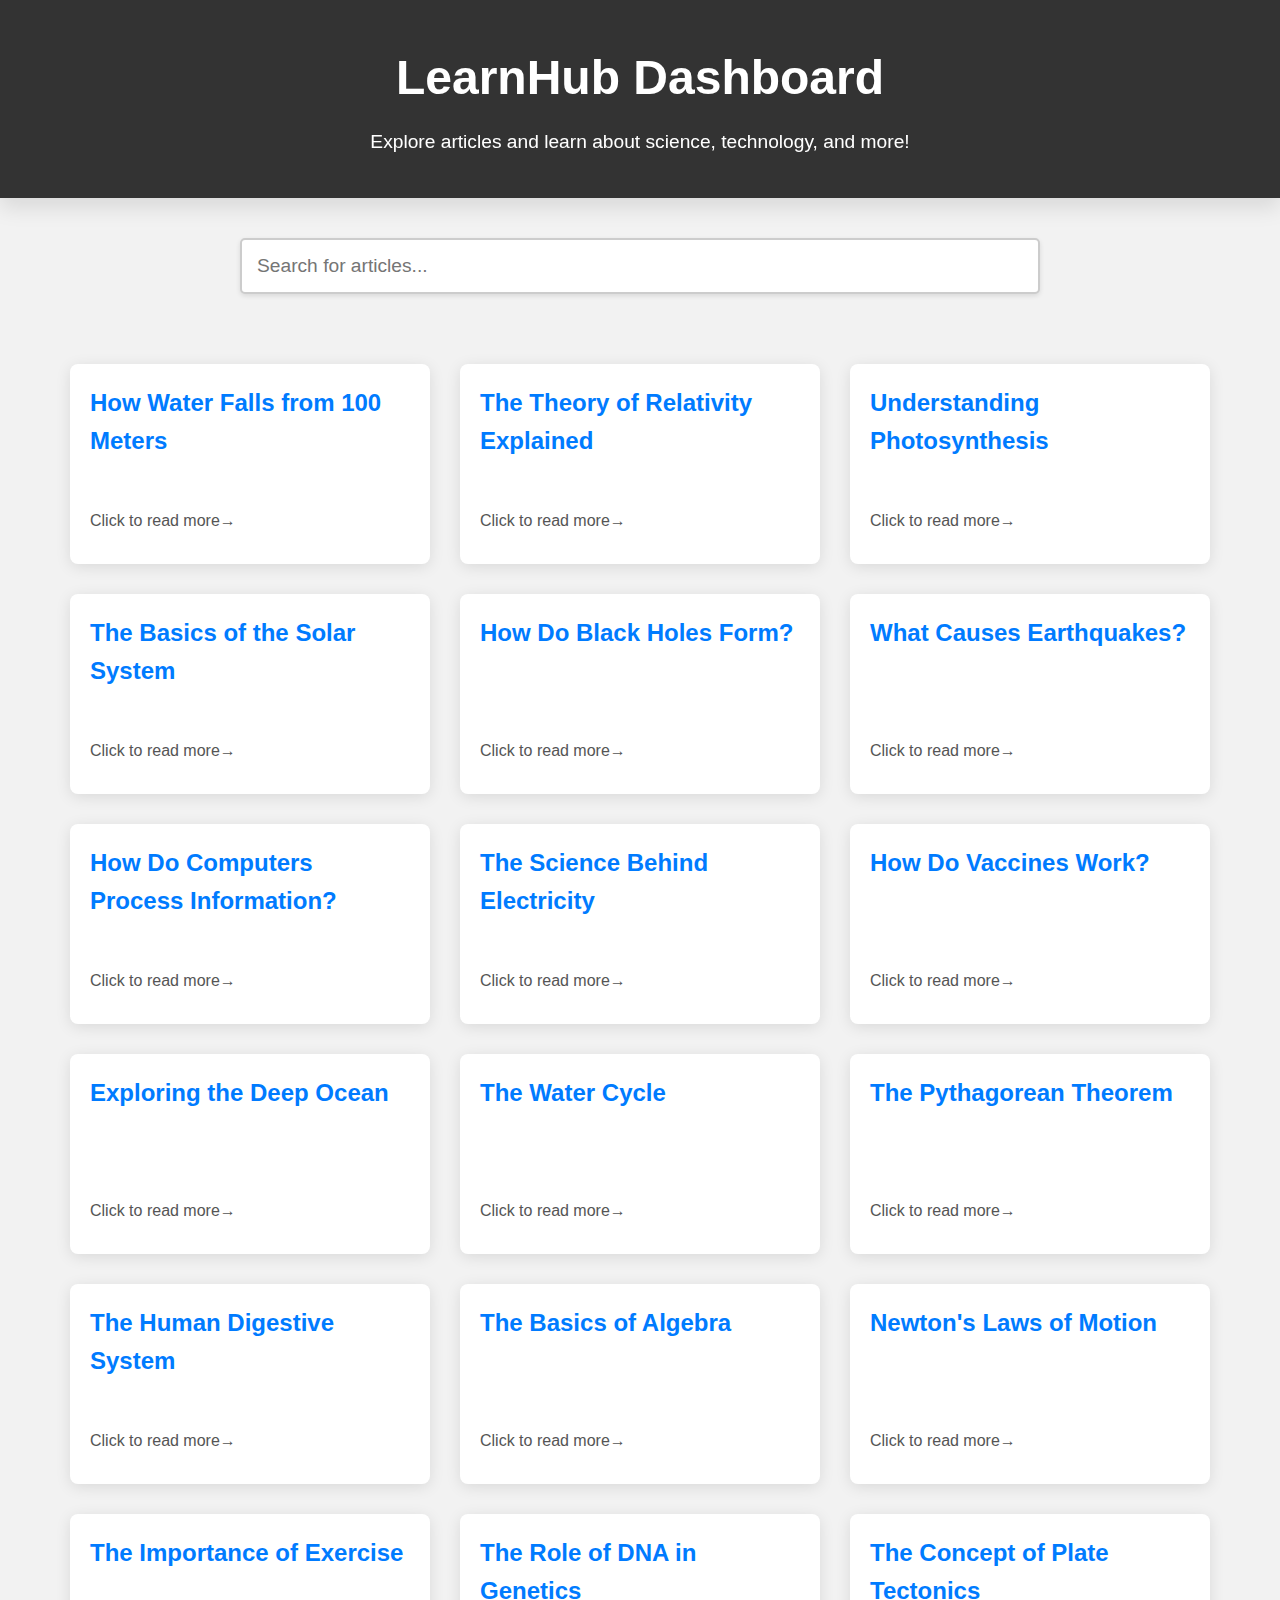
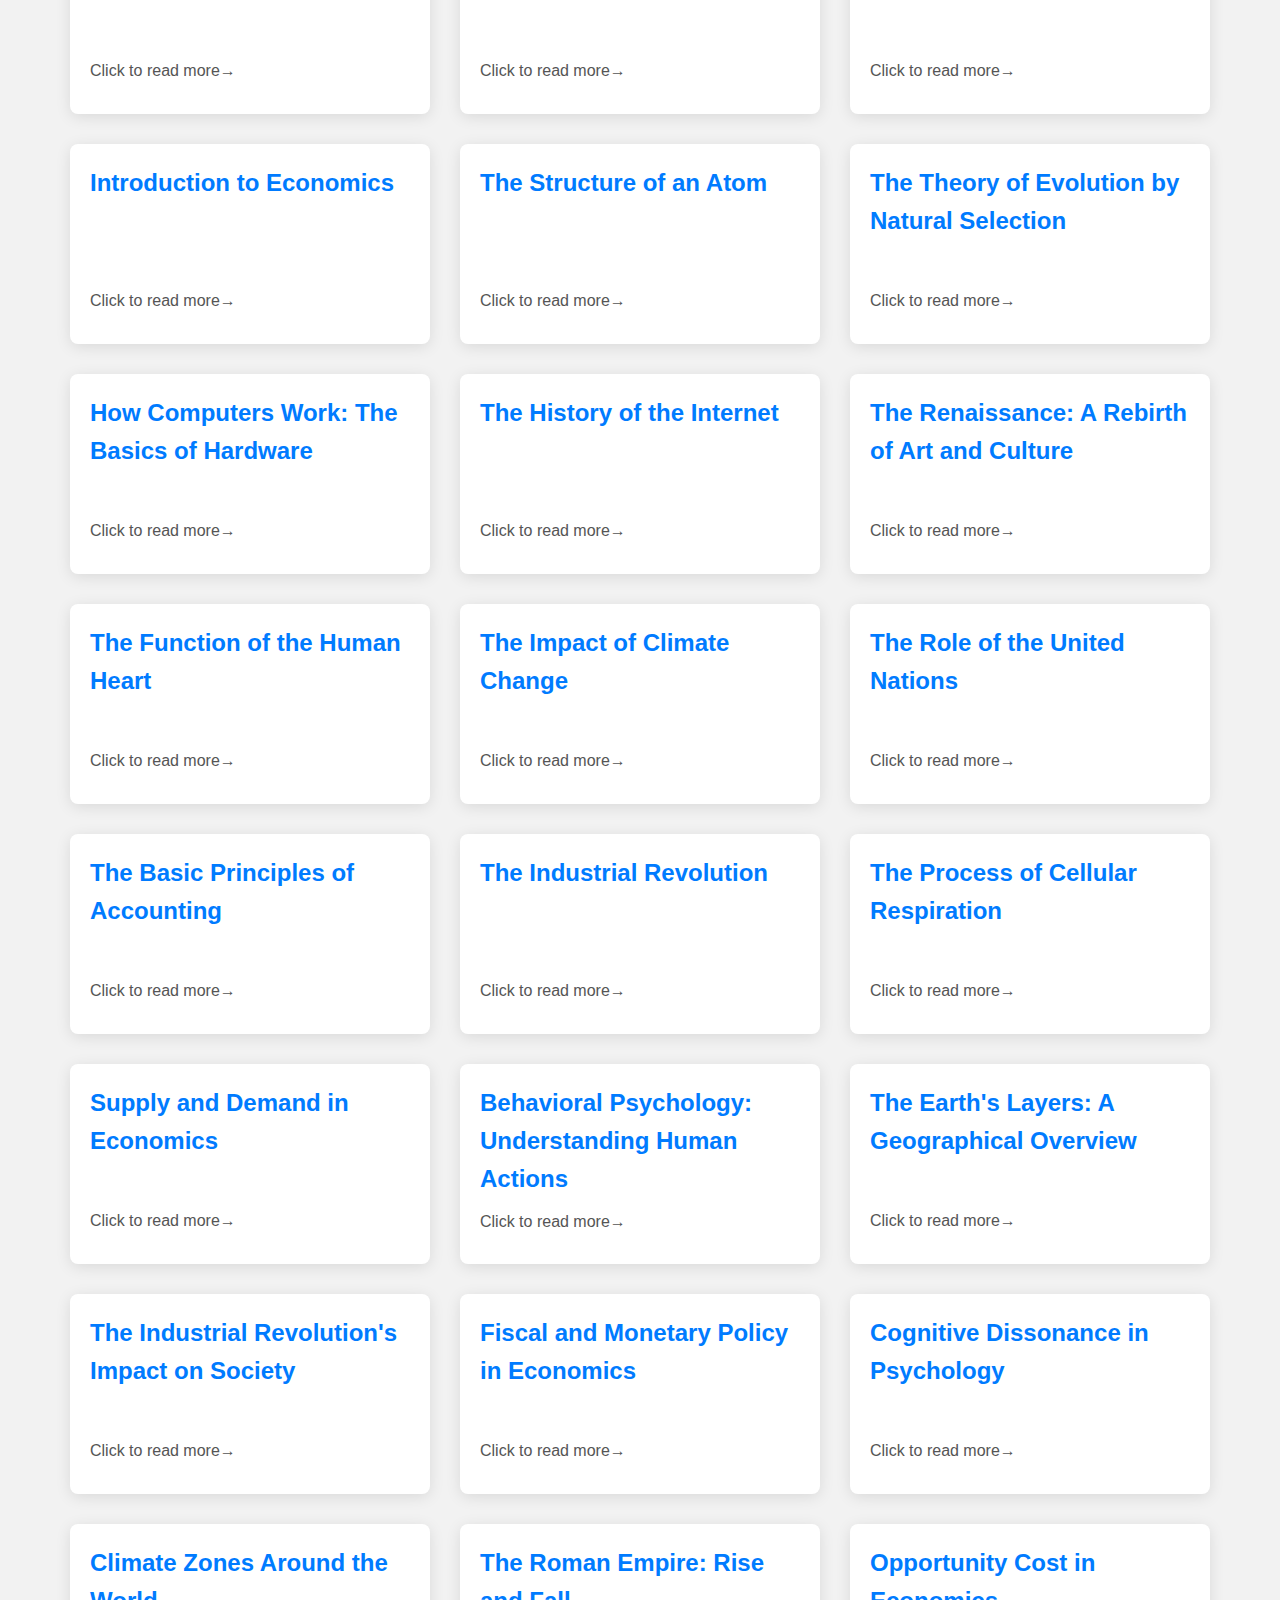
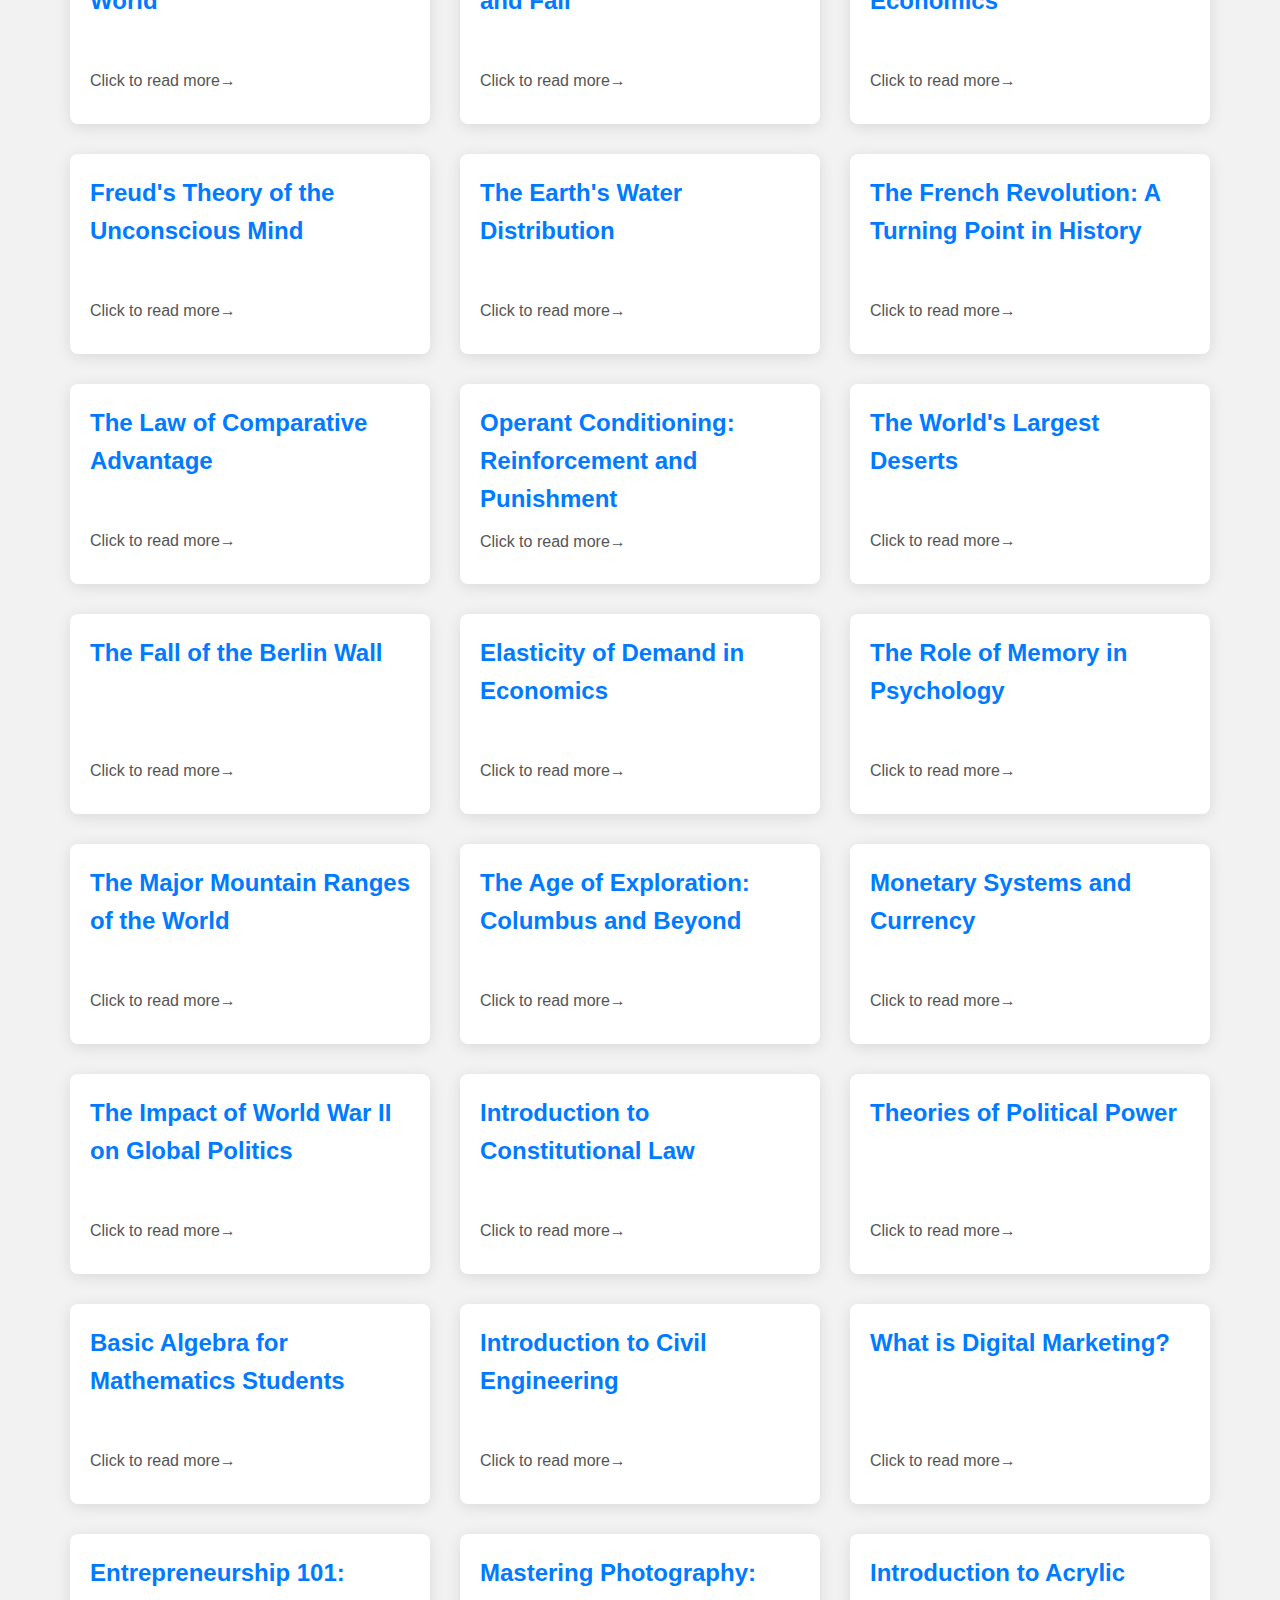
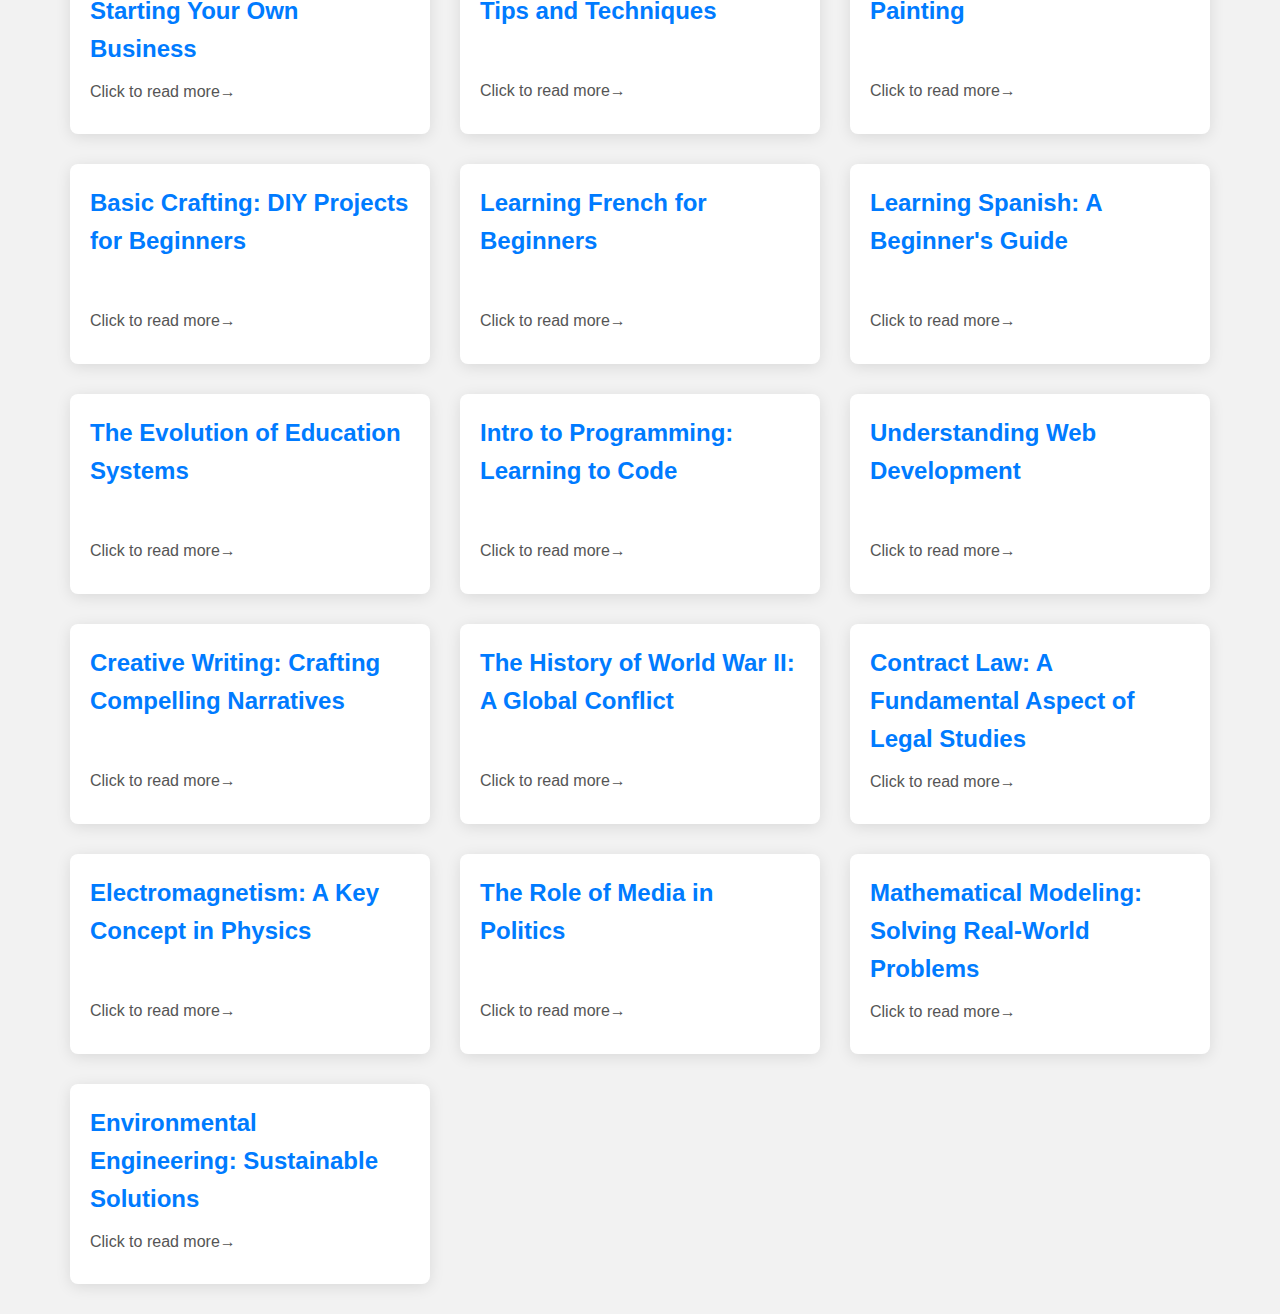
==== commit 9bd8a49f: "Update index.html" ====
--- a/index.html
+++ b/index.html
@@ -436,6 +436,116 @@
         "title": "Monetary Systems and Currency",
         "content": "A monetary system is the set of institutions, rules, and mechanisms used to create, distribute, and regulate currency. Modern monetary systems rely on central banks to manage money supply and interest rates, while currencies are used as a medium of exchange.",
         "tags": ["economics", "currency", "monetary system"]
+    },
+    {
+        "title": "The Impact of World War II on Global Politics",
+        "content": "World War II drastically reshaped global politics. It led to the formation of the United Nations, the rise of the U.S. and Soviet Union as superpowers, and the beginning of the Cold War. The war's outcomes also set the stage for decolonization movements worldwide.",
+        "tags": ["WW2", "politics", "global conflict"]
+    },
+    {
+        "title": "Introduction to Constitutional Law",
+        "content": "Constitutional law deals with the interpretation and implementation of a country's constitution. It defines the structure of government, individual rights, and the relationship between the state and its citizens. Understanding this law is crucial for safeguarding democracy.",
+        "tags": ["law", "constitutional law", "government"]
+    },
+    {
+        "title": "Theories of Political Power",
+        "content": "Political power can be understood through various lenses such as democracy, authoritarianism, and socialism. These theories examine how power is distributed in societies and the impact of governmental structures on individual freedoms and social equality.",
+        "tags": ["politics", "political theory", "power"]
+    },
+    {
+        "title": "Basic Algebra for Mathematics Students",
+        "content": "Algebra is a branch of mathematics dealing with symbols and the rules for manipulating those symbols. The basic principles involve solving for variables and using equations to express relationships between different quantities.",
+        "tags": ["mathematics", "algebra", "equations"]
+    },
+    {
+        "title": "Introduction to Civil Engineering",
+        "content": "Civil engineering focuses on designing and building infrastructure such as roads, bridges, and buildings. It involves understanding materials, structures, and the environmental impact of construction projects, aiming to improve public infrastructure and safety.",
+        "tags": ["engineering", "civil engineering", "construction"]
+    },
+    {
+        "title": "What is Digital Marketing?",
+        "content": "Digital marketing involves promoting products or services through digital channels, including social media, search engines, and email. It focuses on reaching a targeted audience using various online platforms to increase brand awareness and sales.",
+        "tags": ["digital marketing", "marketing", "online advertising"]
+    },
+    {
+        "title": "Entrepreneurship 101: Starting Your Own Business",
+        "content": "Entrepreneurship is the process of designing, launching, and running a new business. It requires creativity, risk-taking, and management skills. Entrepreneurs identify market needs and create solutions, often through innovative products or services.",
+        "tags": ["business", "entrepreneurship", "startup"]
+    },
+    {
+        "title": "Mastering Photography: Tips and Techniques",
+        "content": "Photography is an art form that involves capturing light to create images. Understanding camera settings, composition, lighting, and editing techniques can help you take professional-quality photos. Whether you're shooting portraits or landscapes, practice is key.",
+        "tags": ["photography", "art", "photography techniques"]
+    },
+    {
+        "title": "Introduction to Acrylic Painting",
+        "content": "Acrylic painting is a popular medium known for its fast-drying time and versatility. Artists use acrylic paints to create vibrant and durable works of art. Learn basic techniques like layering, blending, and color mixing to enhance your painting skills.",
+        "tags": ["painting", "art", "acrylic painting"]
+    },
+    {
+        "title": "Basic Crafting: DIY Projects for Beginners",
+        "content": "Crafting involves creating decorative or functional items by hand. Basic crafting techniques can include knitting, sewing, woodwork, and pottery. These projects are a great way to express creativity and even create personalized gifts for loved ones.",
+        "tags": ["crafts", "DIY", "crafting"]
+    },
+    {
+        "title": "Learning French for Beginners",
+        "content": "French is a beautiful Romance language spoken by millions of people around the world. Start learning French by mastering basic phrases, vocabulary, and grammar. With practice, you can hold simple conversations and understand French culture.",
+        "tags": ["language", "French", "language learning"]
+    },
+    {
+        "title": "Learning Spanish: A Beginner's Guide",
+        "content": "Spanish is one of the most widely spoken languages in the world. Begin your Spanish learning journey by practicing essential vocabulary, pronunciation, and grammar rules. Understanding cultural nuances will also help you communicate effectively in Spanish-speaking regions.",
+        "tags": ["language", "Spanish", "language learning"]
+    },
+    {
+        "title": "The Evolution of Education Systems",
+        "content": "The education system has evolved over centuries, shifting from informal family-based learning to modern public schooling. Various educational philosophies and reforms have shaped teaching methods, aiming to better prepare students for the workforce and societal roles.",
+        "tags": ["education", "school systems", "learning"]
+    },
+    {
+        "title": "Intro to Programming: Learning to Code",
+        "content": "Learning to code opens doors to a wide range of career opportunities in tech. Start with basic programming languages like Python or JavaScript. Understand core concepts such as variables, loops, and conditionals to build simple programs.",
+        "tags": ["coding", "programming", "IT"]
+    },
+    {
+        "title": "Understanding Web Development",
+        "content": "Web development involves creating websites and web applications. Learn about frontend technologies like HTML, CSS, and JavaScript, as well as backend frameworks and databases. Building interactive and responsive websites is a key skill in the modern digital world.",
+        "tags": ["coding", "web development", "technology"]
+    },
+    {
+        "title": "Creative Writing: Crafting Compelling Narratives",
+        "content": "Creative writing is the art of crafting fictional stories. Learn how to develop characters, build settings, and create engaging plots. Practice different genres like fiction, poetry, and scriptwriting to discover your unique writing style.",
+        "tags": ["writing", "creative writing", "storytelling"]
+    },
+    {
+        "title": "The History of World War II: A Global Conflict",
+        "content": "World War II was one of the deadliest and most impactful conflicts in history, involving countries around the world. It reshaped political borders, economies, and societies, and led to the creation of international organizations like the United Nations.",
+        "tags": ["WW2", "history", "world war"]
+    },
+    {
+        "title": "Contract Law: A Fundamental Aspect of Legal Studies",
+        "content": "Contract law governs the rights and duties of parties involved in agreements. It ensures that promises made in contracts are enforceable by law. Understanding contract law is essential for anyone engaged in business or legal professions.",
+        "tags": ["law", "contract law", "legal studies"]
+    },
+    {
+        "title": "Electromagnetism: A Key Concept in Physics",
+        "content": "Electromagnetism is the branch of physics concerned with the study of electric and magnetic fields and their interactions. This concept is crucial for technologies like electric motors, wireless communication, and power generation.",
+        "tags": ["physics", "electromagnetism", "science"]
+    },
+    {
+        "title": "The Role of Media in Politics",
+        "content": "Media plays a crucial role in shaping public opinion and influencing political decisions. News outlets, social media, and advertising campaigns impact how citizens perceive political issues, candidates, and policies.",
+        "tags": ["politics", "media", "public opinion"]
+    },
+    {
+        "title": "Mathematical Modeling: Solving Real-World Problems",
+        "content": "Mathematical modeling involves using mathematical equations and formulas to represent real-world phenomena. It is used in various fields like engineering, economics, and biology to predict outcomes and optimize solutions.",
+        "tags": ["mathematics", "modeling", "real-world applications"]
+    },
+    {
+        "title": "Environmental Engineering: Sustainable Solutions",
+        "content": "Environmental engineering focuses on creating sustainable solutions to environmental problems such as pollution, waste management, and climate change. It combines principles from engineering, biology, and chemistry to protect the environment.",
+        "tags": ["engineering", "environmental engineering", "sustainability"]
     }
         ];
 
